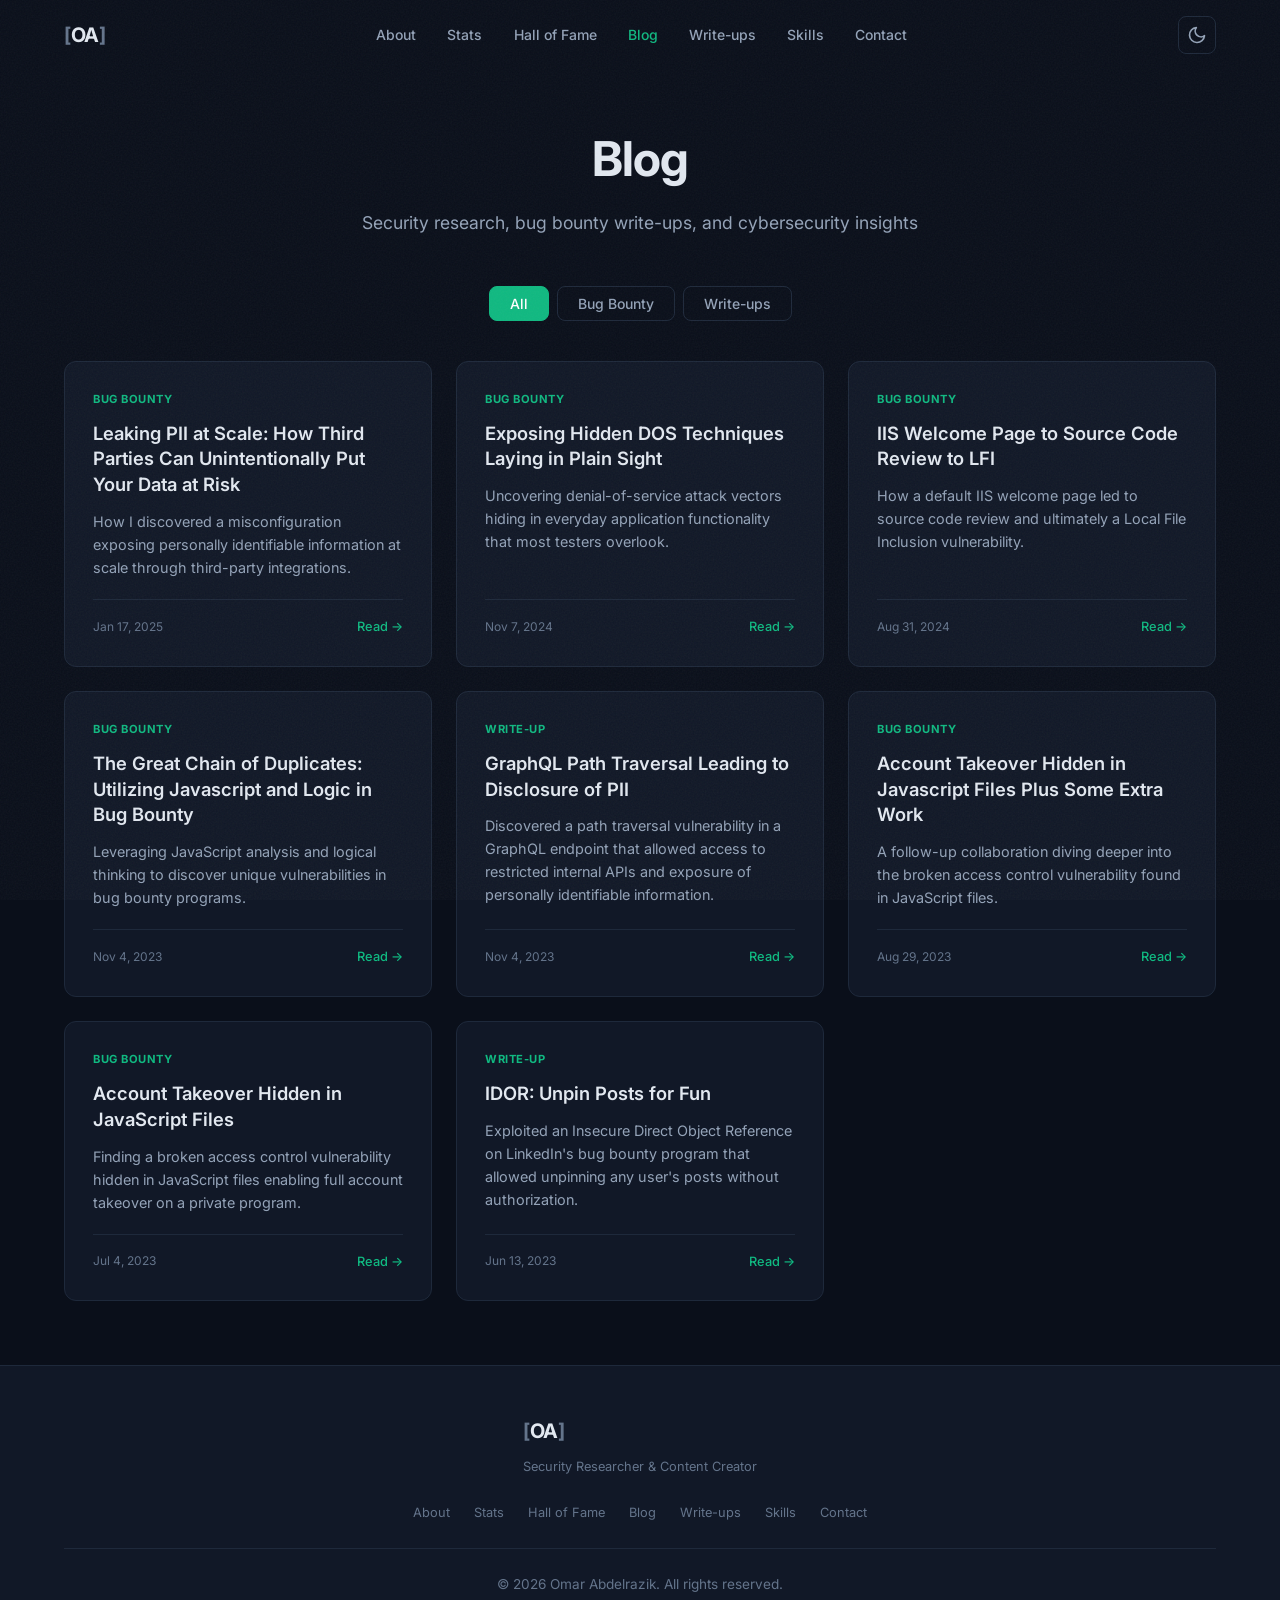
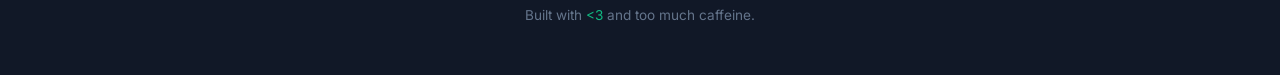
==== blog/index.html @ 6b6e3363 "Personal portfolio site — Omar Abdelrazik Security engineer portfolio with blog system, write-ups, h" ====
<!DOCTYPE html>
<html lang="en" data-theme="dark">
<head>
  <meta charset="UTF-8">
  <meta name="viewport" content="width=device-width, initial-scale=1.0">
  <meta name="description" content="Blog — Omar Abdelrazik. Security research, bug bounty write-ups, and cybersecurity insights.">
  <title>Blog — Omar Abdelrazik</title>

  <link rel="icon" href="../favicon.ico" type="image/x-icon">
  <link rel="preconnect" href="https://fonts.googleapis.com">
  <link rel="preconnect" href="https://fonts.gstatic.com" crossorigin>
  <link href="https://fonts.googleapis.com/css2?family=Inter:wght@300;400;500;600;700&display=swap" rel="stylesheet">

  <link rel="stylesheet" href="../css/style.css">
  <link rel="stylesheet" href="../css/animations.css">
  <link rel="stylesheet" href="../css/blog.css">
</head>
<body>

  <!-- ===================== NAVIGATION ===================== -->
  <header class="nav-header scrolled" id="nav-header">
    <nav class="nav" aria-label="Primary navigation">
      <a href="../" class="nav__logo" aria-label="Home">
        <span class="nav__logo-bracket">[</span><span class="nav__logo-text">OA</span><span class="nav__logo-bracket">]</span>
      </a>

      <button class="nav__toggle" id="nav-toggle" aria-label="Toggle navigation menu" aria-expanded="false">
        <span class="nav__toggle-bar"></span>
        <span class="nav__toggle-bar"></span>
        <span class="nav__toggle-bar"></span>
      </button>

      <ul class="nav__menu" id="nav-menu" role="menubar">
        <li role="none"><a href="../#about" class="nav__link" role="menuitem">About</a></li>
        <li role="none"><a href="../#stats" class="nav__link" role="menuitem">Stats</a></li>
        <li role="none"><a href="../#hall-of-fame" class="nav__link" role="menuitem">Hall of Fame</a></li>
        <li role="none"><a href="./" class="nav__link active" role="menuitem">Blog</a></li>
        <li role="none"><a href="../#writeups" class="nav__link" role="menuitem">Write-ups</a></li>
        <li role="none"><a href="../#skills" class="nav__link" role="menuitem">Skills</a></li>
        <li role="none"><a href="../#contact" class="nav__link" role="menuitem">Contact</a></li>
      </ul>

      <button class="theme-toggle" id="theme-toggle" aria-label="Toggle light/dark theme">
        <svg class="theme-toggle__icon theme-toggle__icon--moon" xmlns="http://www.w3.org/2000/svg" width="20" height="20" viewBox="0 0 24 24" fill="none" stroke="currentColor" stroke-width="2" stroke-linecap="round" stroke-linejoin="round"><path d="M21 12.79A9 9 0 1 1 11.21 3 7 7 0 0 0 21 12.79z"/></svg>
        <svg class="theme-toggle__icon theme-toggle__icon--sun" xmlns="http://www.w3.org/2000/svg" width="20" height="20" viewBox="0 0 24 24" fill="none" stroke="currentColor" stroke-width="2" stroke-linecap="round" stroke-linejoin="round"><circle cx="12" cy="12" r="5"/><line x1="12" y1="1" x2="12" y2="3"/><line x1="12" y1="21" x2="12" y2="23"/><line x1="4.22" y1="4.22" x2="5.64" y2="5.64"/><line x1="18.36" y1="18.36" x2="19.78" y2="19.78"/><line x1="1" y1="12" x2="3" y2="12"/><line x1="21" y1="12" x2="23" y2="12"/><line x1="4.22" y1="19.78" x2="5.64" y2="18.36"/><line x1="18.36" y1="5.64" x2="19.78" y2="4.22"/></svg>
      </button>
    </nav>
  </header>

  <!-- ===================== BLOG LISTING ===================== -->
  <main class="blog-page">
    <div class="container">
      <div class="blog-page__header">
        <h1 class="blog-page__title">Blog</h1>
        <p class="blog-page__subtitle">Security research, bug bounty write-ups, and cybersecurity insights</p>
      </div>

      <!-- Filters -->
      <div class="blog-filters" id="blog-filters">
        <button class="blog-filter blog-filter--active" data-filter="all">All</button>
        <button class="blog-filter" data-filter="Bug Bounty">Bug Bounty</button>
        <button class="blog-filter" data-filter="Write-up">Write-ups</button>
      </div>

      <!-- Posts Grid -->
      <div class="blog-grid" id="blog-grid">
        <!-- Posts injected by JS -->
      </div>

      <div class="blog-empty" id="blog-empty" style="display:none;">
        <p>No posts found for this category.</p>
      </div>
    </div>
  </main>

  <!-- ===================== FOOTER ===================== -->
  <footer class="footer">
    <div class="container">
      <div class="footer__content">
        <div class="footer__brand">
          <a href="../" class="nav__logo" aria-label="Home">
            <span class="nav__logo-bracket">[</span><span class="nav__logo-text">OA</span><span class="nav__logo-bracket">]</span>
          </a>
          <p class="footer__tagline">Security Researcher & Content Creator</p>
        </div>
        <div class="footer__links">
          <a href="../#about">About</a>
          <a href="../#stats">Stats</a>
          <a href="../#hall-of-fame">Hall of Fame</a>
          <a href="./">Blog</a>
          <a href="../#writeups">Write-ups</a>
          <a href="../#skills">Skills</a>
          <a href="../#contact">Contact</a>
        </div>
        <div class="footer__bottom">
          <p>&copy; <span id="current-year"></span> Omar Abdelrazik. All rights reserved.</p>
          <p class="footer__built">Built with <span class="footer__heart" aria-label="passion">&lt;3</span> and too much caffeine.</p>
        </div>
      </div>
    </div>
  </footer>

  <script src="../js/main.js"></script>
  <script src="../js/blog.js"></script>
</body>
</html>
---- css/style.css ----
/* ============================================
   CSS VARIABLES & THEME
   ============================================ */
:root {
  /* Light Theme (default) */
  --bg-primary: #f9fafb;
  --bg-secondary: #f1f5f9;
  --bg-tertiary: #e8edf3;
  --bg-card: #ffffff;
  --bg-card-hover: #ffffff;

  --text-primary: #111827;
  --text-secondary: #4b5563;
  --text-muted: #9ca3af;

  --accent-primary: #2563eb;
  --accent-secondary: #3b82f6;
  --accent-tertiary: #7c3aed;

  --border-color: #e5e7eb;
  --border-hover: #2563eb;

  --severity-critical: #dc2626;
  --severity-high: #ea580c;
  --severity-medium: #ca8a04;
  --severity-low: #2563eb;

  --nav-height: 70px;
  --container-max: 1200px;
  --border-radius: 12px;
  --border-radius-sm: 8px;
  --border-radius-lg: 16px;

  --transition-fast: 0.2s ease;
  --transition-base: 0.3s ease;
  --transition-slow: 0.5s ease;

  --shadow-sm: 0 1px 2px rgba(0, 0, 0, 0.05);
  --shadow-md: 0 4px 6px rgba(0, 0, 0, 0.07);
  --shadow-lg: 0 10px 15px rgba(0, 0, 0, 0.1);

  --font-body: 'Inter', -apple-system, BlinkMacSystemFont, 'Segoe UI', sans-serif;
  --font-mono: 'SFMono-Regular', Consolas, 'Liberation Mono', Menlo, monospace;
}

/* Dark Theme — dark navy with emerald accent */
[data-theme="dark"] {
  --bg-primary: #0a0f1a;
  --bg-secondary: #111827;
  --bg-tertiary: #1e293b;
  --bg-card: #111827;
  --bg-card-hover: #1a2332;

  --text-primary: #e2e8f0;
  --text-secondary: #94a3b8;
  --text-muted: #64748b;

  --accent-primary: #10b981;
  --accent-secondary: #34d399;
  --accent-tertiary: #06b6d4;

  --border-color: #1e293b;
  --border-hover: #10b981;

  --shadow-sm: 0 1px 2px rgba(0, 0, 0, 0.3);
  --shadow-md: 0 4px 6px rgba(0, 0, 0, 0.4);
  --shadow-lg: 0 10px 15px rgba(0, 0, 0, 0.5);
}

/* ============================================
   RESET & BASE
   ============================================ */
*,
*::before,
*::after {
  margin: 0;
  padding: 0;
  box-sizing: border-box;
}

html {
  scroll-behavior: smooth;
  scroll-padding-top: var(--nav-height);
  font-size: 16px;
}

body {
  font-family: var(--font-body);
  background-color: var(--bg-primary);
  color: var(--text-primary);
  line-height: 1.7;
  overflow-x: hidden;
  -webkit-font-smoothing: antialiased;
  -moz-osx-font-smoothing: grayscale;
}

/* SVG noise grain texture overlay */
body::before {
  content: '';
  position: fixed;
  top: 0;
  left: 0;
  width: 100%;
  height: 100%;
  pointer-events: none;
  z-index: 9999;
  opacity: 0.03;
  background-image: url("data:image/svg+xml,%3Csvg viewBox='0 0 256 256' xmlns='http://www.w3.org/2000/svg'%3E%3Cfilter id='noise'%3E%3CfeTurbulence type='fractalNoise' baseFrequency='0.65' numOctaves='3' stitchTiles='stitch'/%3E%3C/filter%3E%3Crect width='100%25' height='100%25' filter='url(%23noise)'/%3E%3C/svg%3E");
  background-repeat: repeat;
  background-size: 256px 256px;
}

[data-theme="dark"] body::before {
  opacity: 0.05;
}

::selection {
  background: var(--accent-primary);
  color: #ffffff;
}

img {
  max-width: 100%;
  display: block;
}

a {
  color: var(--accent-primary);
  text-decoration: none;
  transition: color var(--transition-fast);
}

a:hover {
  color: var(--accent-secondary);
}

strong {
  color: var(--text-primary);
  font-weight: 700;
}

/* ============================================
   LAYOUT
   ============================================ */
.container {
  max-width: var(--container-max);
  margin: 0 auto;
  padding: 0 1.5rem;
}

.section {
  padding: 6rem 0;
  position: relative;
  overflow: hidden;
}

.section::before {
  content: '';
  position: absolute;
  top: 0;
  left: 0;
  right: 0;
  height: 1px;
  background: linear-gradient(90deg, transparent, var(--border-color), transparent);
}

.section__header {
  text-align: center;
  margin-bottom: 3.5rem;
}

.section__label {
  display: inline-block;
  margin-bottom: 1rem;
  font-size: 0.8rem;
  font-weight: 600;
  text-transform: uppercase;
  letter-spacing: 0.1em;
  color: var(--accent-primary);
}

.section__title {
  font-size: clamp(2rem, 5vw, 3rem);
  font-weight: 700;
  letter-spacing: -0.02em;
  margin-bottom: 0.75rem;
}

.section__subtitle {
  color: var(--text-secondary);
  font-size: 1.1rem;
  max-width: 600px;
  margin: 0 auto;
}

/* ============================================
   NAVIGATION
   ============================================ */
.nav-header {
  position: fixed;
  top: 0;
  left: 0;
  right: 0;
  z-index: 1000;
  height: var(--nav-height);
  transition: all var(--transition-base);
  background: transparent;
}

.nav-header.scrolled {
  background: var(--bg-primary);
  border-bottom: 1px solid var(--border-color);
  box-shadow: var(--shadow-sm);
}

.nav {
  display: flex;
  align-items: center;
  justify-content: space-between;
  height: 100%;
  max-width: var(--container-max);
  margin: 0 auto;
  padding: 0 1.5rem;
}

.nav__logo {
  font-size: 1.25rem;
  font-weight: 700;
  color: var(--text-primary);
  display: flex;
  align-items: center;
  gap: 0;
  z-index: 1001;
  letter-spacing: -0.02em;
}

.nav__logo:hover {
  color: var(--text-primary);
}

.nav__logo-bracket {
  color: var(--text-muted);
  transition: color var(--transition-fast);
}

.nav__logo:hover .nav__logo-bracket {
  color: var(--accent-primary);
}

.nav__logo-text {
  color: var(--text-primary);
}

.nav__menu {
  display: flex;
  align-items: center;
  gap: 0.25rem;
  list-style: none;
}

.nav__link {
  font-size: 0.875rem;
  font-weight: 500;
  color: var(--text-secondary);
  padding: 0.5rem 0.85rem;
  border-radius: var(--border-radius-sm);
  transition: all var(--transition-fast);
  position: relative;
}

.nav__link:hover,
.nav__link.active {
  color: var(--accent-primary);
}

.nav__toggle {
  display: none;
  flex-direction: column;
  gap: 5px;
  background: none;
  border: none;
  cursor: pointer;
  padding: 0.5rem;
  z-index: 1001;
}

.nav__toggle-bar {
  width: 24px;
  height: 2px;
  background: var(--text-primary);
  border-radius: 2px;
  transition: all var(--transition-base);
}

.nav__toggle.active .nav__toggle-bar:nth-child(1) {
  transform: rotate(45deg) translate(5px, 5px);
}

.nav__toggle.active .nav__toggle-bar:nth-child(2) {
  opacity: 0;
}

.nav__toggle.active .nav__toggle-bar:nth-child(3) {
  transform: rotate(-45deg) translate(5px, -5px);
}

/* Theme Toggle */
.theme-toggle {
  background: none;
  border: 1px solid var(--border-color);
  border-radius: var(--border-radius-sm);
  padding: 0.5rem;
  cursor: pointer;
  color: var(--text-secondary);
  transition: all var(--transition-fast);
  display: flex;
  align-items: center;
  justify-content: center;
  z-index: 1001;
}

.theme-toggle:hover {
  color: var(--accent-primary);
  border-color: var(--border-hover);
}

.theme-toggle__icon--sun {
  display: none;
}

[data-theme="light"] .theme-toggle__icon--sun {
  display: block;
}

[data-theme="light"] .theme-toggle__icon--moon {
  display: none;
}

[data-theme="dark"] .theme-toggle__icon--sun {
  display: none;
}

[data-theme="dark"] .theme-toggle__icon--moon {
  display: block;
}

/* ============================================
   HERO
   ============================================ */
.hero {
  min-height: 100vh;
  display: flex;
  align-items: center;
  justify-content: center;
  position: relative;
  padding: 2rem 1.5rem;
  overflow: hidden;
}

.hero::before {
  content: '';
  position: absolute;
  top: -40%;
  left: -20%;
  width: 60%;
  height: 80%;
  background: radial-gradient(ellipse, rgba(37, 99, 235, 0.08), transparent 70%);
  pointer-events: none;
  z-index: 0;
}

.hero::after {
  content: '';
  position: absolute;
  bottom: -30%;
  right: -15%;
  width: 50%;
  height: 70%;
  background: radial-gradient(ellipse, rgba(124, 58, 237, 0.06), transparent 70%);
  pointer-events: none;
  z-index: 0;
}

[data-theme="dark"] .hero::before {
  background: radial-gradient(ellipse, rgba(16, 185, 129, 0.1), transparent 70%);
}

[data-theme="dark"] .hero::after {
  background: radial-gradient(ellipse, rgba(6, 182, 212, 0.07), transparent 70%);
}

.hero__spotlight {
  position: absolute;
  inset: 0;
  pointer-events: none;
  z-index: 0;
  opacity: 0;
  transition: opacity 0.4s ease;
  background: radial-gradient(
    600px circle at var(--spotlight-x, 50%) var(--spotlight-y, 50%),
    rgba(37, 99, 235, 0.06),
    transparent 60%
  );
}

[data-theme="dark"] .hero__spotlight {
  background: radial-gradient(
    600px circle at var(--spotlight-x, 50%) var(--spotlight-y, 50%),
    rgba(16, 185, 129, 0.08),
    transparent 60%
  );
}

.hero__content {
  text-align: center;
  max-width: 800px;
  position: relative;
  z-index: 1;
}

.hero__name {
  font-size: clamp(3rem, 9vw, 5.5rem);
  font-weight: 700;
  letter-spacing: -0.03em;
  line-height: 1.05;
  margin-bottom: 0.5rem;
  opacity: 0;
  animation: fadeInUp 0.6s ease 0.3s forwards;
}

.hero__handle {
  font-family: var(--font-mono);
  font-size: clamp(0.9rem, 2vw, 1.1rem);
  color: var(--accent-primary);
  font-weight: 500;
  letter-spacing: 0.02em;
  margin-bottom: 1.25rem;
  opacity: 0;
  animation: fadeInUp 0.6s ease 0.5s forwards;
}

.hero__role {
  font-size: clamp(1rem, 2.5vw, 1.15rem);
  color: var(--text-secondary);
  font-weight: 500;
  margin-bottom: 1.5rem;
  opacity: 0;
  animation: fadeInUp 0.6s ease 0.7s forwards;
}

.hero__tagline {
  font-size: 1.1rem;
  color: var(--text-muted);
  max-width: 560px;
  margin: 0 auto 2.5rem;
  opacity: 0;
  animation: fadeInUp 0.6s ease 0.9s forwards;
}

.hero__cta {
  display: flex;
  gap: 1rem;
  justify-content: center;
  flex-wrap: wrap;
  opacity: 0;
  animation: fadeInUp 0.6s ease 1.1s forwards;
}

/* ============================================
   BUTTONS
   ============================================ */
.btn {
  display: inline-flex;
  align-items: center;
  gap: 0.5rem;
  padding: 0.75rem 1.5rem;
  border-radius: var(--border-radius-sm);
  font-family: var(--font-body);
  font-size: 0.875rem;
  font-weight: 600;
  border: none;
  cursor: pointer;
  transition: all var(--transition-base);
  text-decoration: none;
}

.btn--primary {
  background: var(--accent-primary);
  color: #ffffff;
}

.btn--primary:hover {
  background: var(--accent-secondary);
  color: #ffffff;
  transform: translateY(-2px);
  box-shadow: 0 4px 12px var(--btn-glow, rgba(37, 99, 235, 0.3));
}

[data-theme="dark"] .btn--primary:hover {
  --btn-glow: rgba(16, 185, 129, 0.3);
}

.btn--secondary {
  background: var(--bg-secondary);
  color: var(--accent-primary);
  border: 1px solid var(--border-color);
}

.btn--secondary:hover {
  border-color: var(--accent-primary);
  color: var(--accent-primary);
  transform: translateY(-2px);
  box-shadow: var(--shadow-md);
}

.btn--outline {
  background: transparent;
  color: var(--text-secondary);
  border: 1px solid var(--border-color);
}

.btn--outline:hover {
  border-color: var(--accent-primary);
  color: var(--accent-primary);
  transform: translateY(-2px);
}

.btn--full {
  width: 100%;
  justify-content: center;
}

/* ============================================
   ABOUT
   ============================================ */
.about__grid {
  display: grid;
  grid-template-columns: 1.2fr 0.8fr;
  gap: 3rem;
  align-items: start;
}

.about__text p {
  margin-bottom: 1.25rem;
  color: var(--text-secondary);
  font-size: 1.05rem;
}

.about__quickref {
  margin-top: 1.5rem;
}

.quickref-card {
  background: var(--bg-secondary);
  border: 1px solid var(--border-color);
  border-radius: var(--border-radius);
  padding: 1.5rem;
}

.quickref-list {
  display: flex;
  flex-direction: column;
  gap: 0.75rem;
}

.quickref-item {
  display: flex;
  gap: 1rem;
  align-items: baseline;
}

.quickref-item dt {
  font-size: 0.8rem;
  font-weight: 600;
  color: var(--text-muted);
  text-transform: uppercase;
  letter-spacing: 0.05em;
  min-width: 100px;
  flex-shrink: 0;
}

.quickref-item dd {
  font-size: 0.95rem;
  color: var(--text-primary);
  font-weight: 500;
}

.about__links {
  display: flex;
  flex-direction: column;
  gap: 1rem;
}

.about__link-card {
  display: flex;
  align-items: center;
  gap: 1rem;
  padding: 1.25rem;
  background: var(--bg-card);
  border: 1px solid var(--border-color);
  border-radius: var(--border-radius);
  transition: all var(--transition-base);
  color: var(--text-primary);
}

.about__link-card:hover {
  border-color: var(--accent-primary);
  box-shadow: var(--shadow-md);
  color: var(--text-primary);
}

.about__link-card svg {
  flex-shrink: 0;
  color: var(--accent-primary);
}

.about__link-card div {
  display: flex;
  flex-direction: column;
}

.about__link-card strong {
  color: var(--text-primary);
  font-size: 0.95rem;
}

.about__link-card span {
  color: var(--text-muted);
  font-size: 0.8rem;
}

/* ============================================
   STATS
   ============================================ */
.stats {
  background: var(--bg-secondary);
}

.stats__grid {
  display: grid;
  grid-template-columns: repeat(3, 1fr);
  gap: 1.5rem;
}

.stats__card {
  text-align: center;
  padding: 2rem 1.5rem;
  background: var(--bg-card);
  border: 1px solid var(--border-color);
  border-radius: var(--border-radius);
  transition: all var(--transition-base);
}

.stats__card:hover {
  border-color: var(--border-hover);
  transform: translateY(-4px);
  box-shadow: var(--shadow-md), 0 0 20px var(--card-glow, rgba(37, 99, 235, 0.08));
}

[data-theme="dark"] .stats__card:hover {
  --card-glow: rgba(16, 185, 129, 0.1);
}

.stats__icon {
  display: flex;
  justify-content: center;
  margin-bottom: 1rem;
  color: var(--accent-primary);
}

.stats__number {
  display: block;
  font-size: 2.5rem;
  font-weight: 700;
  color: var(--text-primary);
  margin-bottom: 0.25rem;
}

.stats__label {
  display: block;
  font-size: 0.85rem;
  color: var(--text-muted);
}

/* ============================================
   HALL OF FAME
   ============================================ */
.hall-of-fame__grid {
  display: grid;
  grid-template-columns: repeat(auto-fill, minmax(180px, 1fr));
  gap: 1.5rem;
}

.hall-of-fame__card {
  text-align: center;
  padding: 2rem 1rem;
  background: var(--bg-card);
  border: 1px solid var(--border-color);
  border-radius: var(--border-radius);
  transition: all var(--transition-base);
}

.hall-of-fame__card:hover {
  border-color: var(--border-hover);
  transform: translateY(-4px);
  box-shadow: var(--shadow-md), 0 0 20px var(--card-glow, rgba(37, 99, 235, 0.08));
}

[data-theme="dark"] .hall-of-fame__card:hover {
  --card-glow: rgba(16, 185, 129, 0.1);
}

.hall-of-fame__logo {
  display: flex;
  justify-content: center;
  margin-bottom: 1rem;
  color: var(--text-muted);
  transition: color var(--transition-base);
}

.hall-of-fame__card:hover .hall-of-fame__logo {
  color: var(--accent-primary);
}

.hall-of-fame__name {
  font-size: 1.1rem;
  font-weight: 600;
  margin-bottom: 0.5rem;
}

.hall-of-fame__desc {
  font-size: 0.78rem;
  color: var(--text-muted);
  line-height: 1.5;
}

/* ============================================
   CONTENT / BLOG CARDS
   ============================================ */
.content__tabs {
  display: flex;
  justify-content: center;
  gap: 0.5rem;
  margin-bottom: 2.5rem;
}

.content__tab {
  font-size: 0.875rem;
  font-weight: 500;
  padding: 0.6rem 1.5rem;
  border: 1px solid var(--border-color);
  border-radius: var(--border-radius-sm);
  background: transparent;
  color: var(--text-secondary);
  cursor: pointer;
  transition: all var(--transition-fast);
}

.content__tab:hover {
  border-color: var(--accent-primary);
  color: var(--accent-primary);
}

.content__tab--active {
  background: var(--accent-primary);
  color: #ffffff;
  border-color: var(--accent-primary);
}

.content__tab--active:hover {
  color: #ffffff;
}

.content__panel {
  display: none;
  grid-template-columns: repeat(3, 1fr);
  gap: 1.5rem;
}

.content__panel--active {
  display: grid;
}

.content-card {
  background: var(--bg-card);
  border: 1px solid var(--border-color);
  border-radius: var(--border-radius);
  overflow: hidden;
  transition: all var(--transition-base);
}

.content-card:hover {
  border-color: var(--border-hover);
  transform: translateY(-4px);
  box-shadow: var(--shadow-md), 0 0 20px var(--card-glow, rgba(37, 99, 235, 0.08));
}

[data-theme="dark"] .content-card:hover {
  --card-glow: rgba(16, 185, 129, 0.1);
}

.content-card__thumbnail {
  position: relative;
  aspect-ratio: 16/9;
  overflow: hidden;
}

.content-card__placeholder {
  width: 100%;
  height: 100%;
  display: flex;
  align-items: center;
  justify-content: center;
  background: var(--bg-secondary);
  color: var(--accent-primary);
  transition: all var(--transition-base);
}

.content-card__placeholder--blog {
  background: var(--bg-tertiary);
  color: var(--accent-secondary);
}

.content-card:hover .content-card__placeholder {
  transform: scale(1.02);
}

.content-card__badge {
  position: absolute;
  top: 0.75rem;
  right: 0.75rem;
  font-size: 0.7rem;
  font-weight: 700;
  padding: 0.25rem 0.6rem;
  background: var(--accent-primary);
  color: #ffffff;
  border-radius: 4px;
  text-transform: uppercase;
  letter-spacing: 0.05em;
}

.content-card__badge--blog {
  background: var(--accent-secondary);
}

.content-card__body {
  padding: 1.25rem;
}

.content-card__date {
  font-size: 0.75rem;
  color: var(--text-muted);
}

.content-card__title {
  font-size: 1.05rem;
  font-weight: 600;
  margin: 0.5rem 0;
  line-height: 1.4;
}

.content-card__excerpt {
  font-size: 0.875rem;
  color: var(--text-secondary);
  margin-bottom: 1rem;
  line-height: 1.6;
}

.content-card__link {
  font-size: 0.8rem;
  color: var(--accent-primary);
  font-weight: 500;
  transition: color var(--transition-fast);
}

.content-card:hover .content-card__link {
  color: var(--accent-secondary);
}

/* ============================================
   WRITE-UPS
   ============================================ */
.writeups {
  background: var(--bg-secondary);
}

.writeups__grid {
  display: grid;
  grid-template-columns: repeat(2, 1fr);
  gap: 1.5rem;
}

.writeup-card {
  background: var(--bg-card);
  border: 1px solid var(--border-color);
  border-radius: var(--border-radius);
  padding: 1.75rem;
  transition: all var(--transition-base);
}

.writeup-card:hover {
  border-color: var(--border-hover);
  transform: translateY(-4px);
  box-shadow: var(--shadow-md);
}

.writeup-card__header {
  display: flex;
  align-items: center;
  gap: 0.75rem;
  margin-bottom: 1rem;
}

.writeup-card__severity {
  font-family: var(--font-mono);
  font-size: 0.7rem;
  font-weight: 700;
  padding: 0.2rem 0.6rem;
  border-radius: 4px;
  text-transform: uppercase;
  letter-spacing: 0.05em;
}

.writeup-card__severity--critical {
  background: #fef2f2;
  color: var(--severity-critical);
  border: 1px solid #fecaca;
}

.writeup-card__severity--high {
  background: #fff7ed;
  color: var(--severity-high);
  border: 1px solid #fed7aa;
}

.writeup-card__severity--medium {
  background: #fefce8;
  color: var(--severity-medium);
  border: 1px solid #fde68a;
}

[data-theme="dark"] .writeup-card__severity--critical {
  background: rgba(220, 38, 38, 0.15);
  border-color: rgba(220, 38, 38, 0.3);
}

[data-theme="dark"] .writeup-card__severity--high {
  background: rgba(234, 88, 12, 0.15);
  border-color: rgba(234, 88, 12, 0.3);
}

[data-theme="dark"] .writeup-card__severity--medium {
  background: rgba(202, 138, 4, 0.15);
  border-color: rgba(202, 138, 4, 0.3);
}

.writeup-card__category {
  font-size: 0.75rem;
  color: var(--text-muted);
}

.writeup-card__title {
  font-size: 1.15rem;
  font-weight: 600;
  margin-bottom: 0.75rem;
  line-height: 1.4;
}

.writeup-card__excerpt {
  font-size: 0.9rem;
  color: var(--text-secondary);
  margin-bottom: 1.25rem;
  line-height: 1.6;
}

.writeup-card__tags {
  display: flex;
  flex-wrap: wrap;
  gap: 0.5rem;
  margin-bottom: 1.25rem;
}

.tag {
  font-family: var(--font-mono);
  font-size: 0.7rem;
  padding: 0.2rem 0.6rem;
  border: 1px solid var(--border-color);
  border-radius: 4px;
  color: var(--text-muted);
  transition: all var(--transition-fast);
}

.writeup-card:hover .tag {
  border-color: var(--border-hover);
  color: var(--accent-primary);
}

.writeup-card__footer {
  display: flex;
  justify-content: space-between;
  align-items: center;
  padding-top: 1rem;
  border-top: 1px solid var(--border-color);
}

.writeup-card__date {
  font-size: 0.75rem;
  color: var(--text-muted);
}

.writeup-card__link {
  font-size: 0.8rem;
  color: var(--accent-primary);
  font-weight: 500;
  transition: color var(--transition-fast);
}

.writeup-card:hover .writeup-card__link {
  color: var(--accent-secondary);
}

/* Clickable card anchors */
.content-card__anchor,
.writeups__grid > a {
  text-decoration: none;
  color: inherit;
  display: block;
}

.content-card__anchor:hover,
.writeups__grid > a:hover {
  color: inherit;
}

/* ============================================
   SKILLS
   ============================================ */
.skills__grid {
  display: grid;
  grid-template-columns: 1fr 1fr;
  gap: 2rem;
}

.skills__grid > .skills__category:last-child {
  grid-column: 1 / -1;
}

.skills__category {
  background: var(--bg-card);
  border: 1px solid var(--border-color);
  border-radius: var(--border-radius);
  padding: 2rem;
}

.skills__category-title {
  display: flex;
  align-items: center;
  gap: 0.75rem;
  font-size: 1.1rem;
  font-weight: 600;
  margin-bottom: 1.5rem;
  color: var(--text-primary);
}

.skills__category-title svg {
  color: var(--accent-primary);
}

.skills__bars {
  display: flex;
  flex-direction: column;
  gap: 1.25rem;
}

.skill-bar__info {
  display: flex;
  justify-content: space-between;
  margin-bottom: 0.5rem;
}

.skill-bar__name {
  font-size: 0.875rem;
  color: var(--text-secondary);
}

.skill-bar__value {
  font-size: 0.8rem;
  color: var(--text-muted);
  font-weight: 600;
}

.skill-bar__track {
  height: 6px;
  background: var(--bg-tertiary);
  border-radius: 3px;
  overflow: hidden;
}

.skill-bar__fill {
  height: 100%;
  width: 0;
  background: linear-gradient(90deg, var(--accent-primary), var(--accent-tertiary, var(--accent-secondary)));
  border-radius: 3px;
  transition: width 1.5s ease;
}

.skills__tags {
  display: flex;
  flex-wrap: wrap;
  gap: 0.6rem;
}

.skill-tag {
  font-size: 0.8rem;
  padding: 0.4rem 0.85rem;
  border: 1px solid var(--border-color);
  border-radius: var(--border-radius-sm);
  color: var(--text-secondary);
  background: var(--bg-secondary);
  transition: all var(--transition-fast);
  cursor: default;
}

.skill-tag:hover {
  border-color: var(--accent-primary);
  color: var(--accent-primary);
}

/* ============================================
   CONTACT
   ============================================ */
.contact__grid {
  display: grid;
  grid-template-columns: 1.2fr 0.8fr;
  gap: 3rem;
  align-items: start;
}

.contact__form {
  display: flex;
  flex-direction: column;
  gap: 1.25rem;
}

.form-group {
  display: flex;
  flex-direction: column;
  gap: 0.5rem;
}

.form-label {
  font-size: 0.8rem;
  font-weight: 600;
  color: var(--text-secondary);
}

.form-input {
  padding: 0.85rem 1rem;
  background: var(--bg-secondary);
  border: 1px solid var(--border-color);
  border-radius: var(--border-radius-sm);
  color: var(--text-primary);
  font-family: var(--font-body);
  font-size: 0.95rem;
  transition: all var(--transition-fast);
  outline: none;
}

.form-input:focus {
  border-color: var(--accent-primary);
  box-shadow: 0 0 0 3px rgba(37, 99, 235, 0.15);
}

.form-input::placeholder {
  color: var(--text-muted);
}

.form-textarea {
  resize: vertical;
  min-height: 120px;
}

.form-status {
  font-size: 0.85rem;
  text-align: center;
  padding: 0.5rem;
  border-radius: var(--border-radius-sm);
  display: none;
}

.form-status.success {
  display: block;
  color: #059669;
  background: #ecfdf5;
  border: 1px solid #a7f3d0;
}

.form-status.error {
  display: block;
  color: var(--severity-critical);
  background: #fef2f2;
  border: 1px solid #fecaca;
}

[data-theme="dark"] .form-status.success {
  background: rgba(5, 150, 105, 0.15);
  border-color: rgba(5, 150, 105, 0.3);
}

[data-theme="dark"] .form-status.error {
  background: rgba(220, 38, 38, 0.15);
  border-color: rgba(220, 38, 38, 0.3);
}

.contact__info {
  display: flex;
  flex-direction: column;
  gap: 1.5rem;
}

.contact__info-card {
  background: var(--bg-card);
  border: 1px solid var(--border-color);
  border-radius: var(--border-radius);
  padding: 1.5rem;
}

.contact__info-card h3 {
  font-size: 1.15rem;
  margin-bottom: 0.75rem;
  color: var(--text-primary);
}

.contact__info-card p {
  color: var(--text-secondary);
  font-size: 0.95rem;
  line-height: 1.7;
}

.contact__socials {
  display: flex;
  gap: 0.75rem;
}

.contact__social {
  display: flex;
  align-items: center;
  justify-content: center;
  width: 48px;
  height: 48px;
  border: 1px solid var(--border-color);
  border-radius: var(--border-radius-sm);
  color: var(--text-secondary);
  transition: all var(--transition-base);
}

.contact__social:hover {
  border-color: var(--accent-primary);
  color: var(--accent-primary);
  transform: translateY(-3px);
  box-shadow: var(--shadow-sm);
}

/* ============================================
   FOOTER
   ============================================ */
.footer {
  background: var(--bg-secondary);
  border-top: 1px solid var(--border-color);
  padding: 3rem 0;
  position: relative;
}

.footer__content {
  display: flex;
  flex-direction: column;
  align-items: center;
  gap: 1.5rem;
}

.footer__tagline {
  font-size: 0.8rem;
  color: var(--text-muted);
  margin-top: 0.5rem;
}

.footer__links {
  display: flex;
  flex-wrap: wrap;
  gap: 1.5rem;
  justify-content: center;
}

.footer__links a {
  font-size: 0.8rem;
  color: var(--text-muted);
  transition: color var(--transition-fast);
}

.footer__links a:hover {
  color: var(--accent-primary);
}

.footer__bottom {
  text-align: center;
  padding-top: 1.5rem;
  border-top: 1px solid var(--border-color);
  width: 100%;
}

.footer__bottom p {
  font-size: 0.85rem;
  color: var(--text-muted);
}

.footer__built {
  margin-top: 0.5rem;
}

.footer__heart {
  color: var(--accent-primary);
}

/* ============================================
   RESPONSIVE
   ============================================ */

/* Tablet */
@media (max-width: 1024px) {
  .hall-of-fame__grid {
    grid-template-columns: repeat(3, 1fr);
  }

  .stats__grid {
    grid-template-columns: repeat(2, 1fr);
  }

  .content__panel {
    grid-template-columns: repeat(2, 1fr);
  }

  .skills__grid {
    grid-template-columns: 1fr;
  }

  .skills__grid > .skills__category:last-child {
    grid-column: auto;
  }
}

@media (max-width: 768px) {
  .nav__toggle {
    display: flex;
  }

  .nav__menu {
    position: fixed;
    top: 0;
    left: 0;
    right: 0;
    bottom: 0;
    background: var(--bg-primary);
    flex-direction: column;
    justify-content: center;
    align-items: center;
    gap: 0.5rem;
    opacity: 0;
    visibility: hidden;
    transition: all var(--transition-base);
    z-index: 1000;
  }

  .nav__menu.active {
    opacity: 1;
    visibility: visible;
  }

  .nav__link {
    font-size: 1.1rem;
    padding: 0.75rem 1.5rem;
  }

  .about__grid {
    grid-template-columns: 1fr;
  }

  .contact__grid {
    grid-template-columns: 1fr;
  }

  .hall-of-fame__grid {
    grid-template-columns: repeat(2, 1fr);
  }

  .writeups__grid {
    grid-template-columns: 1fr;
  }

  .content__panel {
    grid-template-columns: 1fr;
  }

  .section {
    padding: 4rem 0;
  }

  .hero__cta {
    flex-direction: column;
    align-items: center;
  }

  .hero__cta .btn {
    width: 220px;
    justify-content: center;
  }
}

@media (max-width: 480px) {
  .hall-of-fame__grid {
    grid-template-columns: repeat(2, 1fr);
  }

  .stats__grid {
    grid-template-columns: 1fr;
  }

  .stats__number {
    font-size: 2rem;
  }

  .hero__name {
    font-size: 2.5rem;
  }

  .contact__socials {
    flex-wrap: wrap;
  }

  .quickref-item {
    flex-direction: column;
    gap: 0.25rem;
  }

  .quickref-item dt {
    min-width: auto;
  }
}
---- css/animations.css ----
/* ============================================
   ANIMATIONS & EFFECTS
   ============================================ */

/* ---- Keyframes ---- */

@keyframes fadeIn {
  from { opacity: 0; }
  to { opacity: 1; }
}

@keyframes fadeInUp {
  from {
    opacity: 0;
    transform: translateY(20px);
  }
  to {
    opacity: 1;
    transform: translateY(0);
  }
}

@keyframes fadeInLeft {
  from {
    opacity: 0;
    transform: translateX(-20px);
  }
  to {
    opacity: 1;
    transform: translateX(0);
  }
}

@keyframes fadeInRight {
  from {
    opacity: 0;
    transform: translateX(20px);
  }
  to {
    opacity: 1;
    transform: translateX(0);
  }
}

/* ---- Reveal on Scroll ---- */

.reveal {
  opacity: 0;
  transform: translateY(20px);
  transition: opacity 0.8s ease, transform 0.8s ease;
}

.reveal.active {
  opacity: 1;
  transform: translateY(0);
}

.reveal:nth-child(2) { transition-delay: 0.1s; }
.reveal:nth-child(3) { transition-delay: 0.2s; }
.reveal:nth-child(4) { transition-delay: 0.3s; }
.reveal:nth-child(5) { transition-delay: 0.4s; }

/* ---- Skill bar animation ---- */

.skill-bar__fill.animate {
  width: var(--fill-width) !important;
}

/* ---- Stagger children reveal ---- */

.hall-of-fame__grid .hall-of-fame__card.reveal:nth-child(1) { transition-delay: 0.05s; }
.hall-of-fame__grid .hall-of-fame__card.reveal:nth-child(2) { transition-delay: 0.1s; }
.hall-of-fame__grid .hall-of-fame__card.reveal:nth-child(3) { transition-delay: 0.15s; }
.hall-of-fame__grid .hall-of-fame__card.reveal:nth-child(4) { transition-delay: 0.2s; }
.hall-of-fame__grid .hall-of-fame__card.reveal:nth-child(5) { transition-delay: 0.25s; }
.hall-of-fame__grid .hall-of-fame__card.reveal:nth-child(6) { transition-delay: 0.3s; }
.hall-of-fame__grid .hall-of-fame__card.reveal:nth-child(7) { transition-delay: 0.35s; }
.hall-of-fame__grid .hall-of-fame__card.reveal:nth-child(8) { transition-delay: 0.4s; }
.hall-of-fame__grid .hall-of-fame__card.reveal:nth-child(9) { transition-delay: 0.45s; }
.hall-of-fame__grid .hall-of-fame__card.reveal:nth-child(10) { transition-delay: 0.5s; }

.stats__grid .stats__card.reveal:nth-child(1) { transition-delay: 0.05s; }
.stats__grid .stats__card.reveal:nth-child(2) { transition-delay: 0.15s; }
.stats__grid .stats__card.reveal:nth-child(3) { transition-delay: 0.25s; }
.stats__grid .stats__card.reveal:nth-child(4) { transition-delay: 0.35s; }

.skills__tags .skill-tag {
  opacity: 0;
  transform: translateY(10px);
  transition: opacity 0.3s ease, transform 0.3s ease, border-color var(--transition-fast), color var(--transition-fast), background var(--transition-fast);
}

.skills__category.reveal.active .skill-tag {
  opacity: 1;
  transform: translateY(0);
}

.skills__category.reveal.active .skill-tag:nth-child(1) { transition-delay: 0.02s; }
.skills__category.reveal.active .skill-tag:nth-child(2) { transition-delay: 0.04s; }
.skills__category.reveal.active .skill-tag:nth-child(3) { transition-delay: 0.06s; }
.skills__category.reveal.active .skill-tag:nth-child(4) { transition-delay: 0.08s; }
.skills__category.reveal.active .skill-tag:nth-child(5) { transition-delay: 0.10s; }
.skills__category.reveal.active .skill-tag:nth-child(6) { transition-delay: 0.12s; }
.skills__category.reveal.active .skill-tag:nth-child(7) { transition-delay: 0.14s; }
.skills__category.reveal.active .skill-tag:nth-child(8) { transition-delay: 0.16s; }
.skills__category.reveal.active .skill-tag:nth-child(9) { transition-delay: 0.18s; }
.skills__category.reveal.active .skill-tag:nth-child(10) { transition-delay: 0.20s; }
.skills__category.reveal.active .skill-tag:nth-child(11) { transition-delay: 0.22s; }
.skills__category.reveal.active .skill-tag:nth-child(12) { transition-delay: 0.24s; }
.skills__category.reveal.active .skill-tag:nth-child(13) { transition-delay: 0.26s; }
.skills__category.reveal.active .skill-tag:nth-child(14) { transition-delay: 0.28s; }
.skills__category.reveal.active .skill-tag:nth-child(15) { transition-delay: 0.30s; }
.skills__category.reveal.active .skill-tag:nth-child(16) { transition-delay: 0.32s; }
.skills__category.reveal.active .skill-tag:nth-child(17) { transition-delay: 0.34s; }
.skills__category.reveal.active .skill-tag:nth-child(18) { transition-delay: 0.36s; }
.skills__category.reveal.active .skill-tag:nth-child(19) { transition-delay: 0.38s; }
.skills__category.reveal.active .skill-tag:nth-child(20) { transition-delay: 0.40s; }
.skills__category.reveal.active .skill-tag:nth-child(21) { transition-delay: 0.42s; }
.skills__category.reveal.active .skill-tag:nth-child(22) { transition-delay: 0.44s; }

/* ---- Reduced motion ---- */

@media (prefers-reduced-motion: reduce) {
  *,
  *::before,
  *::after {
    animation-duration: 0.01ms !important;
    animation-iteration-count: 1 !important;
    transition-duration: 0.01ms !important;
    scroll-behavior: auto !important;
  }

  .reveal {
    opacity: 1;
    transform: none;
  }
}
---- css/blog.css ----
/* ============================================
   BLOG PAGE
   ============================================ */

.blog-page {
  padding-top: calc(var(--nav-height) + 3rem);
  padding-bottom: 4rem;
  min-height: 80vh;
}

.blog-page__header {
  text-align: center;
  margin-bottom: 3rem;
}

.blog-page__title {
  font-size: clamp(2rem, 5vw, 3rem);
  font-weight: 700;
  letter-spacing: -0.02em;
  margin-bottom: 0.5rem;
}

.blog-page__subtitle {
  color: var(--text-secondary);
  font-size: 1.1rem;
}

/* ---- Filters ---- */
.blog-filters {
  display: flex;
  justify-content: center;
  gap: 0.5rem;
  margin-bottom: 2.5rem;
  flex-wrap: wrap;
}

.blog-filter {
  font-size: 0.875rem;
  font-weight: 500;
  padding: 0.5rem 1.25rem;
  border: 1px solid var(--border-color);
  border-radius: var(--border-radius-sm);
  background: transparent;
  color: var(--text-secondary);
  cursor: pointer;
  transition: all 0.2s ease;
  font-family: var(--font-body);
}

.blog-filter:hover {
  border-color: var(--accent-primary);
  color: var(--accent-primary);
}

.blog-filter--active {
  background: var(--accent-primary);
  color: #ffffff;
  border-color: var(--accent-primary);
}

.blog-filter--active:hover {
  color: #ffffff;
}

/* ---- Blog Grid ---- */
.blog-grid {
  display: grid;
  grid-template-columns: repeat(auto-fill, minmax(340px, 1fr));
  gap: 1.5rem;
}

.blog-card {
  background: var(--bg-card);
  border: 1px solid var(--border-color);
  border-radius: var(--border-radius);
  padding: 1.75rem;
  transition: all 0.3s ease;
  text-decoration: none;
  color: inherit;
  display: flex;
  flex-direction: column;
}

.blog-card:hover {
  border-color: var(--border-hover);
  transform: translateY(-4px);
  box-shadow: var(--shadow-md), 0 0 20px rgba(37, 99, 235, 0.08);
  color: inherit;
}

.blog-card__category {
  display: inline-block;
  font-size: 0.7rem;
  font-weight: 700;
  text-transform: uppercase;
  letter-spacing: 0.05em;
  color: var(--accent-primary);
  margin-bottom: 0.75rem;
}

.blog-card__title {
  font-size: 1.15rem;
  font-weight: 600;
  line-height: 1.4;
  margin-bottom: 0.75rem;
}

.blog-card__excerpt {
  font-size: 0.9rem;
  color: var(--text-secondary);
  line-height: 1.6;
  margin-bottom: 1.25rem;
  flex: 1;
}

.blog-card__meta {
  display: flex;
  justify-content: space-between;
  align-items: center;
  padding-top: 1rem;
  border-top: 1px solid var(--border-color);
}

.blog-card__date {
  font-size: 0.75rem;
  color: var(--text-muted);
}

.blog-card__tags {
  display: flex;
  gap: 0.4rem;
  flex-wrap: wrap;
}

.blog-card__tag {
  font-family: var(--font-mono);
  font-size: 0.65rem;
  padding: 0.15rem 0.5rem;
  border: 1px solid var(--border-color);
  border-radius: 4px;
  color: var(--text-muted);
}

.blog-card:hover .blog-card__tag {
  border-color: var(--border-hover);
  color: var(--accent-primary);
}

.blog-card__link-hint {
  font-size: 0.8rem;
  color: var(--accent-primary);
  font-weight: 500;
}

.blog-card__source {
  font-size: 0.65rem;
  color: var(--text-muted);
  margin-left: 0.5rem;
}

.blog-empty {
  text-align: center;
  padding: 3rem;
  color: var(--text-muted);
}

/* ============================================
   BLOG POST PAGE
   ============================================ */

.blog-post-page {
  padding-top: calc(var(--nav-height) + 2rem);
  padding-bottom: 4rem;
  min-height: 80vh;
}

.blog-back {
  display: inline-flex;
  align-items: center;
  gap: 0.5rem;
  font-size: 0.875rem;
  color: var(--text-secondary);
  margin-bottom: 2rem;
  transition: color 0.2s ease;
}

.blog-back:hover {
  color: var(--accent-primary);
}

/* ---- Article ---- */
.blog-article {
  max-width: 760px;
  margin: 0 auto;
}

.blog-article__header {
  margin-bottom: 2.5rem;
  padding-bottom: 2rem;
  border-bottom: 1px solid var(--border-color);
}

.blog-article__category {
  display: inline-block;
  font-size: 0.75rem;
  font-weight: 700;
  text-transform: uppercase;
  letter-spacing: 0.05em;
  color: var(--accent-primary);
  margin-bottom: 1rem;
}

.blog-article__title {
  font-size: clamp(1.75rem, 4vw, 2.5rem);
  font-weight: 700;
  letter-spacing: -0.02em;
  line-height: 1.2;
  margin-bottom: 1rem;
}

.blog-article__meta {
  display: flex;
  align-items: center;
  gap: 1.5rem;
  color: var(--text-muted);
  font-size: 0.875rem;
}

.blog-article__tags {
  display: flex;
  gap: 0.5rem;
  flex-wrap: wrap;
  margin-top: 1rem;
}

.blog-article__tag {
  font-family: var(--font-mono);
  font-size: 0.7rem;
  padding: 0.2rem 0.6rem;
  border: 1px solid var(--border-color);
  border-radius: 4px;
  color: var(--text-muted);
}

.blog-article__loading {
  color: var(--text-muted);
  font-size: 1rem;
  text-align: center;
  padding: 2rem;
}

/* ---- Article Body (rendered Markdown) ---- */
.blog-article__body {
  font-size: 1.05rem;
  line-height: 1.8;
  color: var(--text-secondary);
}

.blog-article__body h1,
.blog-article__body h2,
.blog-article__body h3,
.blog-article__body h4 {
  color: var(--text-primary);
  margin-top: 2.5rem;
  margin-bottom: 1rem;
  font-weight: 600;
  letter-spacing: -0.01em;
}

.blog-article__body h2 {
  font-size: 1.5rem;
  padding-bottom: 0.5rem;
  border-bottom: 1px solid var(--border-color);
}

.blog-article__body h3 {
  font-size: 1.25rem;
}

.blog-article__body p {
  margin-bottom: 1.25rem;
}

.blog-article__body a {
  color: var(--accent-primary);
  text-decoration: underline;
  text-underline-offset: 2px;
}

.blog-article__body a:hover {
  color: var(--accent-secondary);
}

.blog-article__body img {
  max-width: 100%;
  border-radius: var(--border-radius-sm);
  border: 1px solid var(--border-color);
  margin: 1.5rem 0;
}

.blog-article__body blockquote {
  border-left: 3px solid var(--accent-primary);
  padding: 0.75rem 1.25rem;
  margin: 1.5rem 0;
  background: var(--bg-secondary);
  border-radius: 0 var(--border-radius-sm) var(--border-radius-sm) 0;
  color: var(--text-secondary);
  font-style: italic;
}

.blog-article__body code {
  font-family: 'JetBrains Mono', var(--font-mono);
  font-size: 0.875em;
  background: var(--bg-tertiary);
  padding: 0.15rem 0.4rem;
  border-radius: 4px;
  color: var(--accent-primary);
}

.blog-article__body pre {
  margin: 1.5rem 0;
  border-radius: var(--border-radius-sm);
  overflow-x: auto;
  border: 1px solid var(--border-color);
}

.blog-article__body pre code {
  display: block;
  padding: 1.25rem;
  background: #0d1117;
  color: #c9d1d9;
  font-size: 0.85rem;
  line-height: 1.6;
  border-radius: var(--border-radius-sm);
}

.blog-article__body ul,
.blog-article__body ol {
  margin-bottom: 1.25rem;
  padding-left: 1.5rem;
}

.blog-article__body li {
  margin-bottom: 0.5rem;
}

.blog-article__body hr {
  border: none;
  border-top: 1px solid var(--border-color);
  margin: 2rem 0;
}

.blog-article__body table {
  width: 100%;
  border-collapse: collapse;
  margin: 1.5rem 0;
  font-size: 0.9rem;
}

.blog-article__body th,
.blog-article__body td {
  padding: 0.75rem 1rem;
  border: 1px solid var(--border-color);
  text-align: left;
}

.blog-article__body th {
  background: var(--bg-secondary);
  font-weight: 600;
  color: var(--text-primary);
}

/* ---- Image Placeholders (for posts without original screenshots) ---- */
.blog-img-placeholder {
  display: flex;
  align-items: center;
  gap: 1rem;
  padding: 1.25rem 1.5rem;
  margin: 1.5rem 0;
  background: var(--bg-secondary);
  border: 1px dashed var(--border-color);
  border-left: 3px solid var(--accent-primary);
  border-radius: var(--border-radius-sm);
  color: var(--text-muted);
  font-size: 0.9rem;
  line-height: 1.5;
}

.blog-img-placeholder svg {
  flex-shrink: 0;
  color: var(--accent-primary);
  opacity: 0.7;
}

.blog-img-placeholder span {
  color: var(--text-secondary);
  font-style: italic;
}

/* ---- Post Navigation ---- */
.blog-post-nav {
  display: grid;
  grid-template-columns: 1fr 1fr;
  gap: 1.5rem;
  margin-top: 3rem;
  padding-top: 2rem;
  border-top: 1px solid var(--border-color);
}

.blog-post-nav__link {
  display: flex;
  flex-direction: column;
  gap: 0.25rem;
  padding: 1.25rem;
  background: var(--bg-card);
  border: 1px solid var(--border-color);
  border-radius: var(--border-radius);
  text-decoration: none;
  transition: all 0.3s ease;
}

.blog-post-nav__link:hover {
  border-color: var(--accent-primary);
  box-shadow: var(--shadow-md);
}

.blog-post-nav__next {
  text-align: right;
}

.blog-post-nav__label {
  font-size: 0.75rem;
  color: var(--text-muted);
}

.blog-post-nav__title {
  font-size: 0.9rem;
  font-weight: 600;
  color: var(--text-primary);
}

/* ---- Responsive ---- */
@media (max-width: 768px) {
  .blog-grid {
    grid-template-columns: 1fr;
  }

  .blog-post-nav {
    grid-template-columns: 1fr;
  }

  .blog-post-nav__next {
    text-align: left;
  }
}
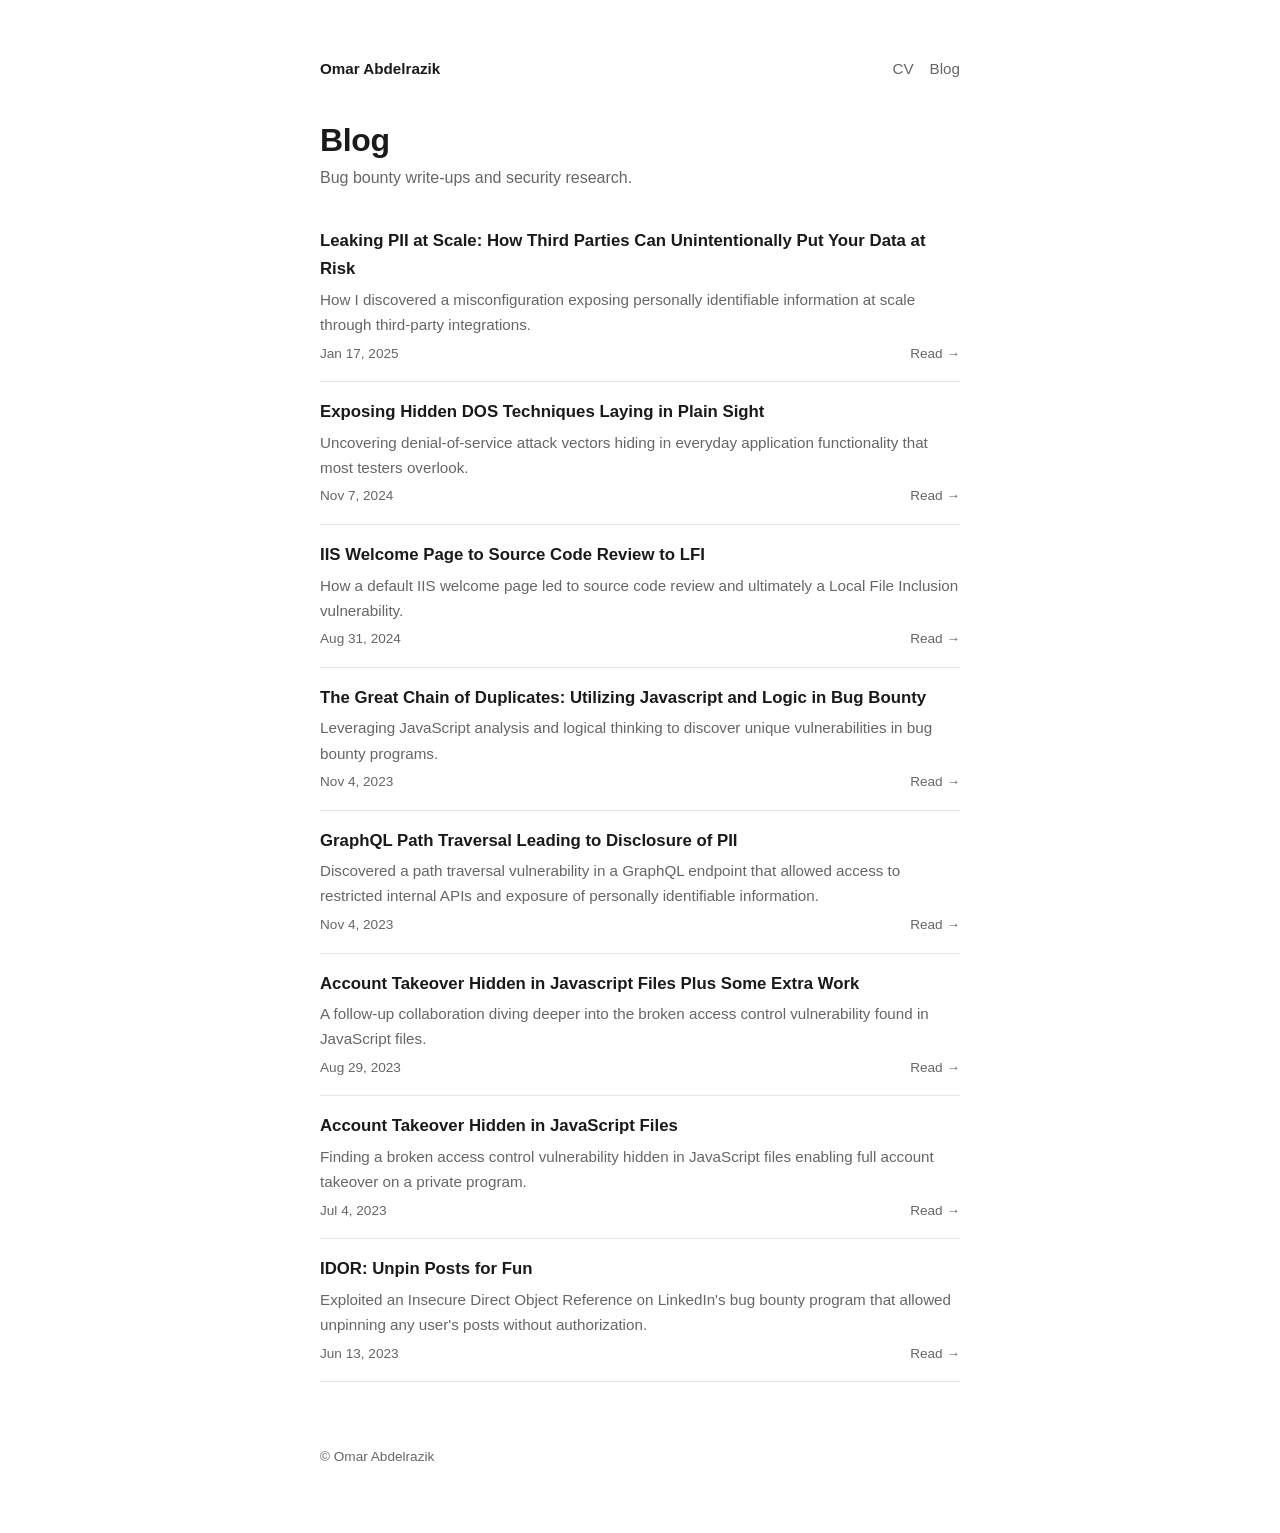
==== commit 5c9e2fdc: "Simplify site into a single-page profile with a plain blog Replace the animated multi-section portfo" ====
--- a/blog/index.html
+++ b/blog/index.html
@@ -1,106 +1,27 @@
 <!DOCTYPE html>
-<html lang="en" data-theme="dark">
+<html lang="en">
 <head>
   <meta charset="UTF-8">
   <meta name="viewport" content="width=device-width, initial-scale=1.0">
-  <meta name="description" content="Blog — Omar Abdelrazik. Security research, bug bounty write-ups, and cybersecurity insights.">
   <title>Blog — Omar Abdelrazik</title>
-
-  <link rel="icon" href="../favicon.ico" type="image/x-icon">
-  <link rel="preconnect" href="https://fonts.googleapis.com">
-  <link rel="preconnect" href="https://fonts.gstatic.com" crossorigin>
-  <link href="https://fonts.googleapis.com/css2?family=Inter:wght@300;400;500;600;700&display=swap" rel="stylesheet">
-
-  <link rel="stylesheet" href="../css/style.css">
-  <link rel="stylesheet" href="../css/animations.css">
-  <link rel="stylesheet" href="../css/blog.css">
+  <meta name="description" content="Bug bounty write-ups and security research by Omar Abdelrazik.">
+  <link rel="stylesheet" href="../css/site.css">
 </head>
 <body>
+<main class="wrap">
+  <div class="topbar">
+    <a class="home" href="../">Omar Abdelrazik</a>
+    <nav><a href="../assets/Omar_Abdelrazik_CV.pdf">CV</a><a href="./">Blog</a></nav>
+  </div>
 
-  <!-- ===================== NAVIGATION ===================== -->
-  <header class="nav-header scrolled" id="nav-header">
-    <nav class="nav" aria-label="Primary navigation">
-      <a href="../" class="nav__logo" aria-label="Home">
-        <span class="nav__logo-bracket">[</span><span class="nav__logo-text">OA</span><span class="nav__logo-bracket">]</span>
-      </a>
+  <h1>Blog</h1>
+  <p class="role">Bug bounty write-ups and security research.</p>
 
-      <button class="nav__toggle" id="nav-toggle" aria-label="Toggle navigation menu" aria-expanded="false">
-        <span class="nav__toggle-bar"></span>
-        <span class="nav__toggle-bar"></span>
-        <span class="nav__toggle-bar"></span>
-      </button>
+  <div id="blog-grid"></div>
+  <p id="blog-empty" style="display:none;">No posts yet.</p>
 
-      <ul class="nav__menu" id="nav-menu" role="menubar">
-        <li role="none"><a href="../#about" class="nav__link" role="menuitem">About</a></li>
-        <li role="none"><a href="../#stats" class="nav__link" role="menuitem">Stats</a></li>
-        <li role="none"><a href="../#hall-of-fame" class="nav__link" role="menuitem">Hall of Fame</a></li>
-        <li role="none"><a href="./" class="nav__link active" role="menuitem">Blog</a></li>
-        <li role="none"><a href="../#writeups" class="nav__link" role="menuitem">Write-ups</a></li>
-        <li role="none"><a href="../#skills" class="nav__link" role="menuitem">Skills</a></li>
-        <li role="none"><a href="../#contact" class="nav__link" role="menuitem">Contact</a></li>
-      </ul>
-
-      <button class="theme-toggle" id="theme-toggle" aria-label="Toggle light/dark theme">
-        <svg class="theme-toggle__icon theme-toggle__icon--moon" xmlns="http://www.w3.org/2000/svg" width="20" height="20" viewBox="0 0 24 24" fill="none" stroke="currentColor" stroke-width="2" stroke-linecap="round" stroke-linejoin="round"><path d="M21 12.79A9 9 0 1 1 11.21 3 7 7 0 0 0 21 12.79z"/></svg>
-        <svg class="theme-toggle__icon theme-toggle__icon--sun" xmlns="http://www.w3.org/2000/svg" width="20" height="20" viewBox="0 0 24 24" fill="none" stroke="currentColor" stroke-width="2" stroke-linecap="round" stroke-linejoin="round"><circle cx="12" cy="12" r="5"/><line x1="12" y1="1" x2="12" y2="3"/><line x1="12" y1="21" x2="12" y2="23"/><line x1="4.22" y1="4.22" x2="5.64" y2="5.64"/><line x1="18.36" y1="18.36" x2="19.78" y2="19.78"/><line x1="1" y1="12" x2="3" y2="12"/><line x1="21" y1="12" x2="23" y2="12"/><line x1="4.22" y1="19.78" x2="5.64" y2="18.36"/><line x1="18.36" y1="5.64" x2="19.78" y2="4.22"/></svg>
-      </button>
-    </nav>
-  </header>
-
-  <!-- ===================== BLOG LISTING ===================== -->
-  <main class="blog-page">
-    <div class="container">
-      <div class="blog-page__header">
-        <h1 class="blog-page__title">Blog</h1>
-        <p class="blog-page__subtitle">Security research, bug bounty write-ups, and cybersecurity insights</p>
-      </div>
-
-      <!-- Filters -->
-      <div class="blog-filters" id="blog-filters">
-        <button class="blog-filter blog-filter--active" data-filter="all">All</button>
-        <button class="blog-filter" data-filter="Bug Bounty">Bug Bounty</button>
-        <button class="blog-filter" data-filter="Write-up">Write-ups</button>
-      </div>
-
-      <!-- Posts Grid -->
-      <div class="blog-grid" id="blog-grid">
-        <!-- Posts injected by JS -->
-      </div>
-
-      <div class="blog-empty" id="blog-empty" style="display:none;">
-        <p>No posts found for this category.</p>
-      </div>
-    </div>
-  </main>
-
-  <!-- ===================== FOOTER ===================== -->
-  <footer class="footer">
-    <div class="container">
-      <div class="footer__content">
-        <div class="footer__brand">
-          <a href="../" class="nav__logo" aria-label="Home">
-            <span class="nav__logo-bracket">[</span><span class="nav__logo-text">OA</span><span class="nav__logo-bracket">]</span>
-          </a>
-          <p class="footer__tagline">Security Researcher & Content Creator</p>
-        </div>
-        <div class="footer__links">
-          <a href="../#about">About</a>
-          <a href="../#stats">Stats</a>
-          <a href="../#hall-of-fame">Hall of Fame</a>
-          <a href="./">Blog</a>
-          <a href="../#writeups">Write-ups</a>
-          <a href="../#skills">Skills</a>
-          <a href="../#contact">Contact</a>
-        </div>
-        <div class="footer__bottom">
-          <p>&copy; <span id="current-year"></span> Omar Abdelrazik. All rights reserved.</p>
-          <p class="footer__built">Built with <span class="footer__heart" aria-label="passion">&lt;3</span> and too much caffeine.</p>
-        </div>
-      </div>
-    </div>
-  </footer>
-
-  <script src="../js/main.js"></script>
-  <script src="../js/blog.js"></script>
+  <footer>&copy; Omar Abdelrazik</footer>
+</main>
+<script src="../js/blog.js"></script>
 </body>
 </html>
--- a/css/site.css
+++ b/css/site.css
@@ -0,0 +1,105 @@
+/* Simple, single stylesheet for the whole site. Light/dark follows the OS. */
+:root {
+  --bg: #ffffff;
+  --text: #1a1a1a;
+  --muted: #666666;
+  --line: #e6e6e6;
+  --accent: #0a66c2;
+  --code-bg: #f5f5f5;
+  color-scheme: light dark;
+}
+@media (prefers-color-scheme: dark) {
+  :root {
+    --bg: #111213;
+    --text: #e8e8e8;
+    --muted: #9a9a9a;
+    --line: #2a2b2d;
+    --accent: #6cb4ff;
+    --code-bg: #1c1d1f;
+  }
+}
+
+* { box-sizing: border-box; }
+html { -webkit-text-size-adjust: 100%; }
+body {
+  margin: 0;
+  background: var(--bg);
+  color: var(--text);
+  font: 16px/1.65 -apple-system, BlinkMacSystemFont, "Segoe UI", Inter, Roboto, Helvetica, Arial, sans-serif;
+}
+.wrap { max-width: 680px; margin: 0 auto; padding: 3.5rem 1.25rem 4rem; }
+
+a { color: var(--accent); text-decoration: none; }
+a:hover { text-decoration: underline; }
+
+/* Top bar on inner pages */
+.topbar { display: flex; justify-content: space-between; align-items: baseline; margin-bottom: 2.5rem; font-size: .95rem; }
+.topbar .home { color: var(--text); font-weight: 600; }
+.topbar nav a { margin-left: 1rem; color: var(--muted); }
+
+/* Intro */
+h1 { font-size: 2rem; line-height: 1.2; margin: 0 0 .35rem; letter-spacing: -.01em; }
+.role { color: var(--muted); margin: 0 0 1.25rem; }
+.intro p { margin: 0 0 1rem; }
+.links { display: flex; flex-wrap: wrap; gap: .35rem 1.1rem; margin-top: 1.25rem; font-size: .95rem; }
+
+/* Sections */
+section { margin-top: 3rem; }
+section > h2 {
+  font-size: .8rem; font-weight: 600; letter-spacing: .08em; text-transform: uppercase;
+  color: var(--muted); margin: 0 0 1.1rem; padding-bottom: .5rem; border-bottom: 1px solid var(--line);
+}
+
+/* Experience */
+.job { margin-bottom: 1.6rem; }
+.job-head { display: flex; justify-content: space-between; gap: 0 1rem; flex-wrap: wrap; }
+.job-head strong { font-weight: 600; }
+.when { color: var(--muted); font-size: .9rem; white-space: nowrap; }
+.job ul, .plain { margin: .4rem 0 0; padding-left: 1.1rem; }
+.job li, .plain li { margin: .25rem 0; }
+
+/* Post lists (home + blog index) */
+.posts { list-style: none; margin: 0; padding: 0; }
+.posts li { display: flex; justify-content: space-between; gap: 1rem; padding: .45rem 0; }
+.posts .date { color: var(--muted); font-size: .9rem; white-space: nowrap; font-variant-numeric: tabular-nums; }
+.more { display: inline-block; margin-top: .75rem; font-size: .95rem; }
+
+/* Blog index (cards rendered by js/blog.js, styled as a plain list) */
+#blog-grid { display: block; }
+.blog-card { display: block; padding: 1rem 0; border-bottom: 1px solid var(--line); color: var(--text); }
+.blog-card:hover { text-decoration: none; }
+.blog-card:hover .blog-card__title { color: var(--accent); }
+.blog-card__category { display: none; }
+.blog-card__title { font-size: 1.05rem; font-weight: 600; margin: 0 0 .25rem; }
+.blog-card__excerpt { margin: 0 0 .35rem; color: var(--muted); font-size: .95rem; }
+.blog-card__meta { display: flex; justify-content: space-between; color: var(--muted); font-size: .85rem; }
+.blog-card__source { margin-left: .3rem; }
+
+/* Single post (rendered by js/blog-post.js) */
+.blog-article__category, .blog-article__loading { color: var(--muted); font-size: .9rem; }
+.blog-article__title { font-size: 1.75rem; line-height: 1.25; margin: .3rem 0 .5rem; }
+.blog-article__meta { color: var(--muted); font-size: .9rem; display: flex; gap: 1rem; }
+.blog-article__tags { margin: .6rem 0 2rem; display: flex; flex-wrap: wrap; gap: .4rem; }
+.blog-article__tag { font-size: .8rem; color: var(--muted); border: 1px solid var(--line); border-radius: 999px; padding: .05rem .6rem; }
+.blog-article__body h2 { font-size: 1.3rem; text-transform: none; letter-spacing: 0; color: var(--text); border: 0; padding: 0; margin: 2rem 0 .75rem; }
+.blog-article__body h3 { font-size: 1.1rem; margin: 1.5rem 0 .5rem; }
+.blog-article__body img { max-width: 100%; height: auto; border: 1px solid var(--line); border-radius: 6px; margin: .5rem 0; }
+.blog-article__body code { font-family: ui-monospace, SFMono-Regular, Menlo, Consolas, monospace; font-size: .88em; background: var(--code-bg); padding: .1em .35em; border-radius: 4px; }
+.blog-article__body pre { background: var(--code-bg); padding: 1rem; border-radius: 6px; overflow-x: auto; }
+.blog-article__body pre code { background: none; padding: 0; }
+.blog-article__body blockquote { margin: 1rem 0; padding-left: 1rem; border-left: 3px solid var(--line); color: var(--muted); }
+.blog-post-nav { display: none; grid-template-columns: 1fr 1fr; gap: 1rem; margin-top: 3rem; padding-top: 1.25rem; border-top: 1px solid var(--line); }
+.blog-post-nav__link { display: flex; flex-direction: column; font-size: .95rem; }
+.blog-post-nav__next { text-align: right; }
+.blog-post-nav__label { color: var(--muted); font-size: .85rem; }
+
+footer { margin-top: 4rem; color: var(--muted); font-size: .85rem; }
+
+@media (max-width: 520px) {
+  .wrap { padding-top: 2.25rem; }
+  h1 { font-size: 1.7rem; }
+  .posts li { flex-direction: column; gap: 0; }
+}
+
+/* Posts repeat their title as the first heading in the markdown; the page header already shows it */
+.blog-article__body > h1:first-child { display: none; }
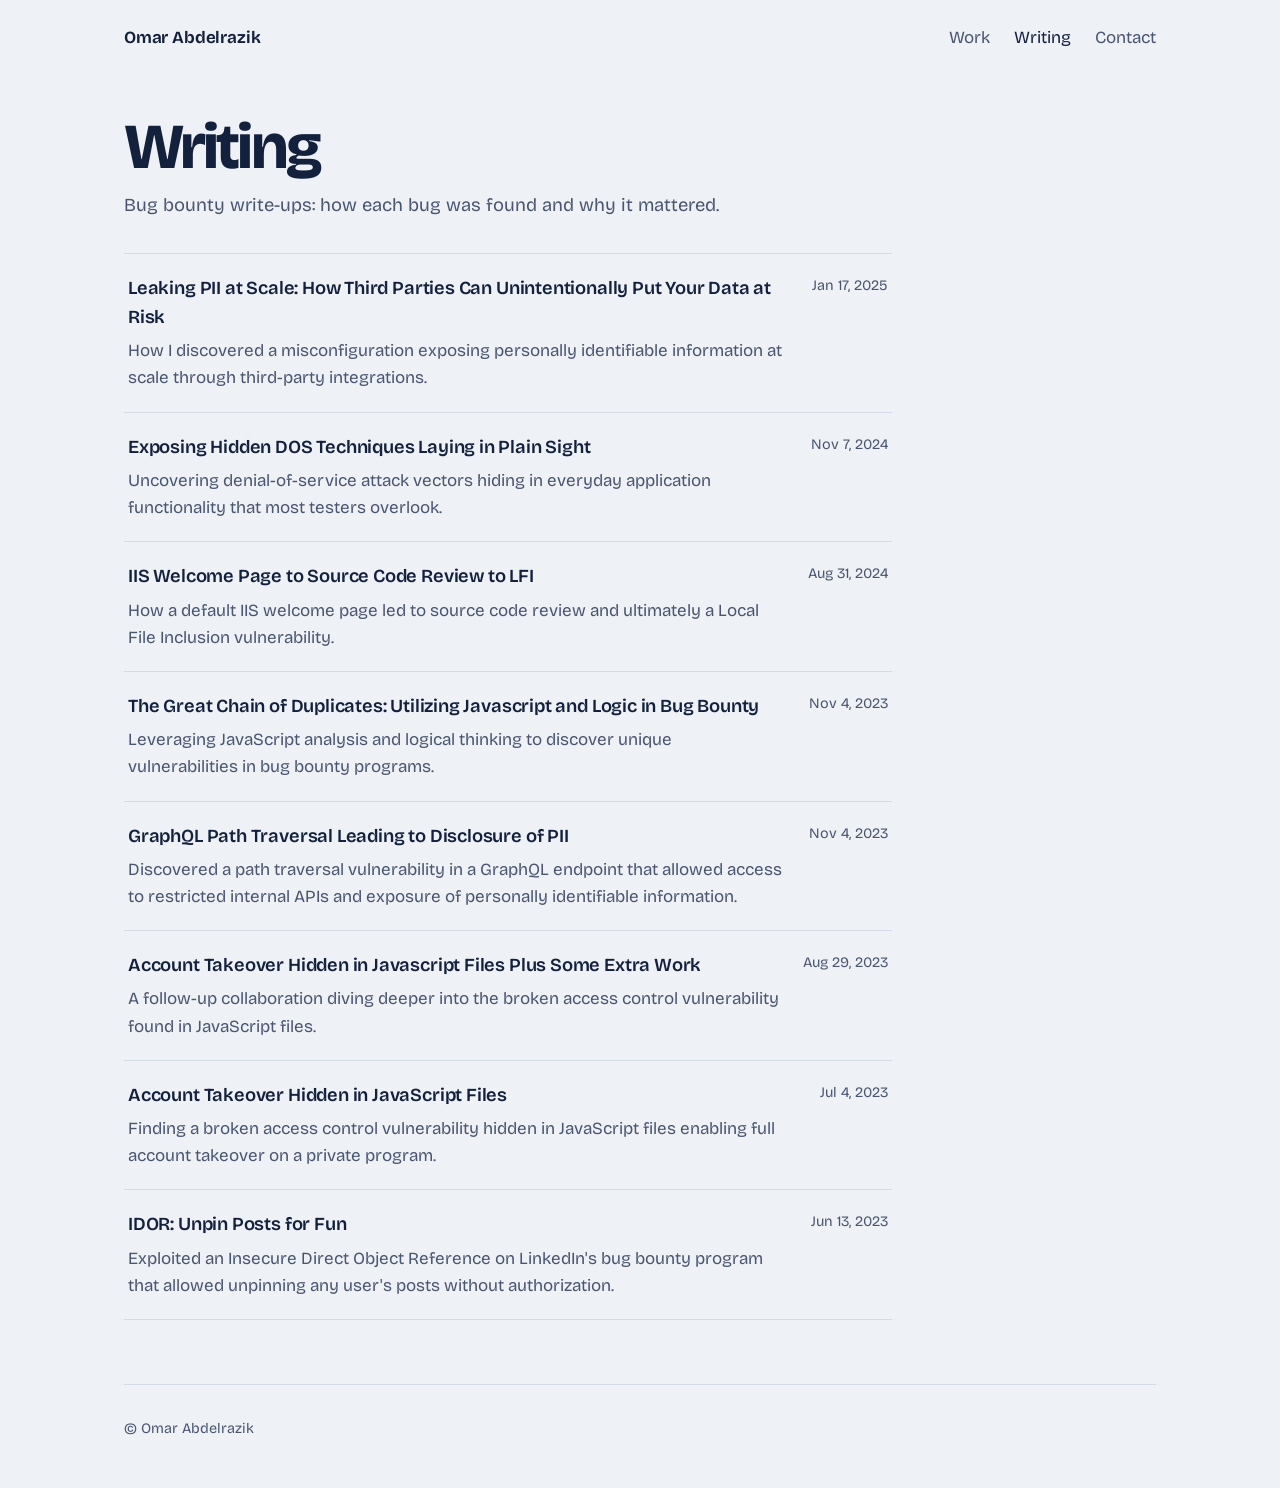
==== commit fb492abf: "Redesign site around an HTTP request/response hero Timeline for work history, severity-coded write-u" ====
--- a/blog/index.html
+++ b/blog/index.html
@@ -5,23 +5,31 @@
   <meta name="viewport" content="width=device-width, initial-scale=1.0">
   <title>Blog — Omar Abdelrazik</title>
   <meta name="description" content="Bug bounty write-ups and security research by Omar Abdelrazik.">
+  <link rel="preconnect" href="https://fonts.googleapis.com">
+  <link rel="preconnect" href="https://fonts.gstatic.com" crossorigin>
+  <link rel="stylesheet" href="https://fonts.googleapis.com/css2?family=Bricolage+Grotesque:opsz,wght@12..96,400..800&family=IBM+Plex+Mono:wght@400;500&display=swap">
   <link rel="stylesheet" href="../css/site.css">
 </head>
 <body>
-<main class="wrap">
-  <div class="topbar">
+<div class="wrap">
+  <header class="topbar">
     <a class="home" href="../">Omar Abdelrazik</a>
-    <nav><a href="../assets/Omar_Abdelrazik_CV.pdf">CV</a><a href="./">Blog</a></nav>
-  </div>
-
-  <h1>Blog</h1>
-  <p class="role">Bug bounty write-ups and security research.</p>
-
-  <div id="blog-grid"></div>
-  <p id="blog-empty" style="display:none;">No posts yet.</p>
-
+    <nav aria-label="Site">
+      <a href="../#work">Work</a>
+      <a href="./" aria-current="page">Writing</a>
+      <a href="../#contact">Contact</a>
+    </nav>
+  </header>
+  <main>
+    <div class="page-head">
+      <h1>Writing</h1>
+      <p>Bug bounty write-ups: how each bug was found and why it mattered.</p>
+    </div>
+    <div id="blog-grid"></div>
+    <p id="blog-empty" style="display:none;">No posts yet.</p>
+  </main>
   <footer>&copy; Omar Abdelrazik</footer>
-</main>
+</div>
 <script src="../js/blog.js"></script>
 </body>
 </html>
--- a/css/site.css
+++ b/css/site.css
@@ -1,105 +1,216 @@
-/* Simple, single stylesheet for the whole site. Light/dark follows the OS. */
+/* ==========================================================
+   parsiannight.github.io
+   Concept: the hero is an HTTP exchange (GET /whoami -> 200 OK).
+   Colour carries meaning: cobalt = links/actions, red/orange/amber = severity.
+   ========================================================== */
+
 :root {
-  --bg: #ffffff;
-  --text: #1a1a1a;
-  --muted: #666666;
-  --line: #e6e6e6;
-  --accent: #0a66c2;
-  --code-bg: #f5f5f5;
+  --paper: #eef1f5;
+  --surface: #ffffff;
+  --ink: #14213d;
+  --ink-soft: #4a5670;
+  --rule: #d5dbe5;
+  --cobalt: #2f5bea;
+  --sev-critical: #b42318;
+  --sev-high: #c4520a;
+  --sev-medium: #9a7408;
+  --panel: #14213d;
+  --panel-ink: #dbe3f3;
+  --panel-dim: #8593b5;
+  --panel-key: #8fb0ff;
+  --panel-str: #f2c879;
+  --panel-ok: #6fd3a4;
+  --display: "Bricolage Grotesque", "Segoe UI", system-ui, sans-serif;
+  --mono: "IBM Plex Mono", ui-monospace, SFMono-Regular, Menlo, Consolas, monospace;
   color-scheme: light dark;
 }
 @media (prefers-color-scheme: dark) {
   :root {
-    --bg: #111213;
-    --text: #e8e8e8;
-    --muted: #9a9a9a;
-    --line: #2a2b2d;
-    --accent: #6cb4ff;
-    --code-bg: #1c1d1f;
+    --paper: #0f1a30;
+    --surface: #16233f;
+    --ink: #e6ebf5;
+    --ink-soft: #9aa7c2;
+    --rule: #26355a;
+    --cobalt: #8fb0ff;
+    --sev-critical: #ff8a80;
+    --sev-high: #ffa86b;
+    --sev-medium: #f2c879;
+    --panel: #0a1324;
   }
 }
 
 * { box-sizing: border-box; }
-html { -webkit-text-size-adjust: 100%; }
+html { -webkit-text-size-adjust: 100%; scroll-behavior: smooth; }
 body {
   margin: 0;
-  background: var(--bg);
-  color: var(--text);
-  font: 16px/1.65 -apple-system, BlinkMacSystemFont, "Segoe UI", Inter, Roboto, Helvetica, Arial, sans-serif;
-}
-.wrap { max-width: 680px; margin: 0 auto; padding: 3.5rem 1.25rem 4rem; }
-
-a { color: var(--accent); text-decoration: none; }
-a:hover { text-decoration: underline; }
-
-/* Top bar on inner pages */
-.topbar { display: flex; justify-content: space-between; align-items: baseline; margin-bottom: 2.5rem; font-size: .95rem; }
-.topbar .home { color: var(--text); font-weight: 600; }
-.topbar nav a { margin-left: 1rem; color: var(--muted); }
-
-/* Intro */
-h1 { font-size: 2rem; line-height: 1.2; margin: 0 0 .35rem; letter-spacing: -.01em; }
-.role { color: var(--muted); margin: 0 0 1.25rem; }
-.intro p { margin: 0 0 1rem; }
-.links { display: flex; flex-wrap: wrap; gap: .35rem 1.1rem; margin-top: 1.25rem; font-size: .95rem; }
-
-/* Sections */
-section { margin-top: 3rem; }
-section > h2 {
-  font-size: .8rem; font-weight: 600; letter-spacing: .08em; text-transform: uppercase;
-  color: var(--muted); margin: 0 0 1.1rem; padding-bottom: .5rem; border-bottom: 1px solid var(--line);
-}
-
-/* Experience */
-.job { margin-bottom: 1.6rem; }
-.job-head { display: flex; justify-content: space-between; gap: 0 1rem; flex-wrap: wrap; }
-.job-head strong { font-weight: 600; }
-.when { color: var(--muted); font-size: .9rem; white-space: nowrap; }
-.job ul, .plain { margin: .4rem 0 0; padding-left: 1.1rem; }
-.job li, .plain li { margin: .25rem 0; }
-
-/* Post lists (home + blog index) */
-.posts { list-style: none; margin: 0; padding: 0; }
-.posts li { display: flex; justify-content: space-between; gap: 1rem; padding: .45rem 0; }
-.posts .date { color: var(--muted); font-size: .9rem; white-space: nowrap; font-variant-numeric: tabular-nums; }
-.more { display: inline-block; margin-top: .75rem; font-size: .95rem; }
-
-/* Blog index (cards rendered by js/blog.js, styled as a plain list) */
-#blog-grid { display: block; }
-.blog-card { display: block; padding: 1rem 0; border-bottom: 1px solid var(--line); color: var(--text); }
-.blog-card:hover { text-decoration: none; }
-.blog-card:hover .blog-card__title { color: var(--accent); }
+  background: var(--paper);
+  color: var(--ink);
+  font: 400 1.0625rem/1.6 var(--display);
+  font-optical-sizing: auto;
+}
+a { color: var(--cobalt); text-decoration: underline; text-decoration-thickness: 1px; text-underline-offset: .2em; }
+a:hover { text-decoration-thickness: 2px; }
+:focus-visible { outline: 2px solid var(--cobalt); outline-offset: 3px; border-radius: 2px; }
+
+.wrap { max-width: 1080px; margin: 0 auto; padding: 0 1.5rem; }
+
+/* ---------- Top bar ---------- */
+.topbar { display: flex; justify-content: space-between; align-items: center; padding: 1.5rem 0; }
+.topbar .home { color: var(--ink); font-weight: 650; text-decoration: none; letter-spacing: -.01em; }
+.topbar nav { display: flex; gap: 1.5rem; }
+.topbar nav a { color: var(--ink-soft); text-decoration: none; }
+.topbar nav a:hover, .topbar nav a[aria-current] { color: var(--ink); }
+
+/* ---------- Hero ---------- */
+.hero {
+  display: grid; grid-template-columns: 1fr 1.05fr; gap: 3.5rem; align-items: center;
+  padding: 3rem 0 5rem;
+}
+.hero h1 {
+  font-size: clamp(3rem, 7.2vw, 5.75rem); font-weight: 750; line-height: .92;
+  letter-spacing: -.045em; margin: 0 0 1.5rem;
+}
+.hero .lede { font-size: 1.25rem; line-height: 1.5; color: var(--ink-soft); margin: 0 0 2rem; max-width: 28rem; }
+.actions { display: flex; flex-wrap: wrap; gap: .75rem 1.5rem; align-items: center; }
+.btn {
+  display: inline-block; background: var(--ink); color: var(--paper); text-decoration: none;
+  font-weight: 600; padding: .8rem 1.35rem; border-radius: 999px;
+}
+.btn:hover { background: var(--cobalt); color: #fff; }
+.actions .quiet { color: var(--ink); font-weight: 500; }
+
+/* The HTTP exchange */
+.exchange {
+  background: var(--panel); color: var(--panel-ink); border-radius: 14px;
+  font: 400 .875rem/1.65 var(--mono); overflow: hidden;
+  box-shadow: 0 30px 60px -30px rgba(20,33,61,.55);
+}
+.exchange__bar { display: flex; border-bottom: 1px solid rgba(255,255,255,.08); font-size: .8rem; }
+.exchange__bar span { padding: .65rem 1.1rem; color: var(--panel-dim); }
+.exchange__bar span:first-child { color: var(--panel-ink); box-shadow: inset 0 -2px 0 var(--panel-key); }
+.exchange pre { margin: 0; padding: 1.1rem 1.25rem; white-space: pre-wrap; word-break: break-word; font: inherit; }
+.exchange .req { border-bottom: 1px dashed rgba(255,255,255,.12); }
+.exchange .m { color: var(--panel-key); font-weight: 500; }
+.exchange .d { color: var(--panel-dim); }
+.exchange .ok { color: var(--panel-ok); font-weight: 500; }
+.exchange .k { color: var(--panel-key); }
+.exchange .s { color: var(--panel-str); }
+.exchange .status { display: block; }
+
+/* One orchestrated load: request appears, then the status, then the body unrolls */
+@media (prefers-reduced-motion: no-preference) {
+  .exchange .req { animation: show .5s ease-out .15s both; }
+  .exchange .status { animation: show .4s ease-out .9s both; }
+  .exchange .body { display: block; animation: reveal 1s steps(16, end) 1.25s both; }
+  @keyframes show { from { opacity: 0; transform: translateY(4px); } to { opacity: 1; transform: none; } }
+  @keyframes reveal { from { clip-path: inset(0 0 100% 0); } to { clip-path: inset(0 0 0 0); } }
+}
+
+/* ---------- Sections ---------- */
+.block { display: grid; grid-template-columns: 13rem 1fr; gap: 2.5rem; padding: 3.5rem 0; border-top: 1px solid var(--rule); }
+.block > h2 { font-size: 1.5rem; font-weight: 650; letter-spacing: -.02em; line-height: 1.2; margin: 0; }
+
+/* Experience timeline */
+.timeline { list-style: none; margin: 0; padding: 0; position: relative; max-width: 44rem; }
+.timeline::before { content: ""; position: absolute; left: 5px; top: .55rem; bottom: .5rem; width: 2px; background: var(--rule); }
+.role { position: relative; padding-left: 2rem; margin-bottom: 2.5rem; }
+.role:last-child { margin-bottom: 0; }
+.role::before {
+  content: ""; position: absolute; left: 0; top: .45rem; width: 12px; height: 12px; border-radius: 50%;
+  background: var(--paper); border: 2px solid var(--ink-soft);
+}
+.role.current::before { background: var(--cobalt); border-color: var(--cobalt); box-shadow: 0 0 0 4px color-mix(in srgb, var(--cobalt) 22%, transparent); }
+.role__when { color: var(--ink-soft); font-size: .9rem; font-variant-numeric: tabular-nums; }
+.role h3 { font-size: 1.2rem; font-weight: 650; margin: .1rem 0; letter-spacing: -.01em; }
+.role__team { color: var(--ink-soft); margin: 0 0 .6rem; }
+.role ul { margin: 0; padding-left: 1.1rem; }
+.role li { margin: .3rem 0; }
+.role li::marker { color: var(--ink-soft); }
+
+/* Recognition */
+.facts { display: grid; grid-template-columns: repeat(2, 1fr); gap: 1.75rem 2.5rem; margin: 0; max-width: 44rem; }
+.facts div { border-left: 2px solid var(--rule); padding-left: 1rem; }
+.facts dt { font-size: 1.7rem; font-weight: 700; letter-spacing: -.03em; line-height: 1.1; }
+.facts dd { margin: .25rem 0 0; color: var(--ink-soft); }
+.companies { color: var(--ink-soft); margin: 2rem 0 0; max-width: 44rem; }
+.companies strong { color: var(--ink); font-weight: 600; }
+
+/* Writing */
+.posts { list-style: none; margin: 0; padding: 0; max-width: 44rem; }
+.posts li { border-bottom: 1px solid var(--rule); }
+.posts li:first-child { border-top: 1px solid var(--rule); }
+.posts a {
+  display: grid; grid-template-columns: 5.5rem 1fr auto; gap: 1rem; align-items: baseline;
+  padding: 1rem .25rem; color: var(--ink); text-decoration: none;
+}
+.posts a:hover .t { color: var(--cobalt); }
+.sev { font-size: .85rem; font-weight: 600; white-space: nowrap; }
+.sev::before { content: ""; display: inline-block; width: .55em; height: .55em; border-radius: 50%; background: currentColor; margin-right: .45em; vertical-align: .05em; }
+.sev--critical { color: var(--sev-critical); }
+.sev--high { color: var(--sev-high); }
+.sev--medium { color: var(--sev-medium); }
+.posts .t { font-weight: 550; }
+.posts .date { color: var(--ink-soft); font-size: .9rem; white-space: nowrap; font-variant-numeric: tabular-nums; }
+.all { display: inline-block; margin-top: 1.25rem; font-weight: 550; }
+
+/* Contact */
+.contact-line { font-size: clamp(1.15rem, 3.4vw, 2.3rem); font-weight: 650; letter-spacing: -.03em; line-height: 1.15; margin: 0 0 1.25rem; overflow-wrap: anywhere; }
+.contact-line a { text-decoration-thickness: 2px; }
+.elsewhere { display: flex; flex-wrap: wrap; gap: .5rem 1.5rem; margin: 0; padding: 0; list-style: none; }
+
+footer { border-top: 1px solid var(--rule); padding: 2rem 0 3rem; color: var(--ink-soft); font-size: .9rem; }
+
+/* ---------- Blog index (cards rendered by js/blog.js) ---------- */
+.page-head { padding: 2.5rem 0 2rem; }
+.page-head h1 { font-size: clamp(2.5rem, 6vw, 4rem); font-weight: 750; letter-spacing: -.045em; line-height: 1; margin: 0 0 .75rem; }
+.page-head p { color: var(--ink-soft); margin: 0; font-size: 1.15rem; }
+#blog-grid { border-top: 1px solid var(--rule); margin-bottom: 4rem; max-width: 48rem; }
+.blog-card {
+  display: grid; grid-template-columns: 1fr auto; column-gap: 1.5rem;
+  border-bottom: 1px solid var(--rule); padding: 1.25rem .25rem; color: var(--ink); text-decoration: none;
+}
+.blog-card:hover .blog-card__title { color: var(--cobalt); }
 .blog-card__category { display: none; }
-.blog-card__title { font-size: 1.05rem; font-weight: 600; margin: 0 0 .25rem; }
-.blog-card__excerpt { margin: 0 0 .35rem; color: var(--muted); font-size: .95rem; }
-.blog-card__meta { display: flex; justify-content: space-between; color: var(--muted); font-size: .85rem; }
-.blog-card__source { margin-left: .3rem; }
-
-/* Single post (rendered by js/blog-post.js) */
-.blog-article__category, .blog-article__loading { color: var(--muted); font-size: .9rem; }
-.blog-article__title { font-size: 1.75rem; line-height: 1.25; margin: .3rem 0 .5rem; }
-.blog-article__meta { color: var(--muted); font-size: .9rem; display: flex; gap: 1rem; }
-.blog-article__tags { margin: .6rem 0 2rem; display: flex; flex-wrap: wrap; gap: .4rem; }
-.blog-article__tag { font-size: .8rem; color: var(--muted); border: 1px solid var(--line); border-radius: 999px; padding: .05rem .6rem; }
-.blog-article__body h2 { font-size: 1.3rem; text-transform: none; letter-spacing: 0; color: var(--text); border: 0; padding: 0; margin: 2rem 0 .75rem; }
-.blog-article__body h3 { font-size: 1.1rem; margin: 1.5rem 0 .5rem; }
-.blog-article__body img { max-width: 100%; height: auto; border: 1px solid var(--line); border-radius: 6px; margin: .5rem 0; }
-.blog-article__body code { font-family: ui-monospace, SFMono-Regular, Menlo, Consolas, monospace; font-size: .88em; background: var(--code-bg); padding: .1em .35em; border-radius: 4px; }
-.blog-article__body pre { background: var(--code-bg); padding: 1rem; border-radius: 6px; overflow-x: auto; }
-.blog-article__body pre code { background: none; padding: 0; }
-.blog-article__body blockquote { margin: 1rem 0; padding-left: 1rem; border-left: 3px solid var(--line); color: var(--muted); }
-.blog-post-nav { display: none; grid-template-columns: 1fr 1fr; gap: 1rem; margin-top: 3rem; padding-top: 1.25rem; border-top: 1px solid var(--line); }
-.blog-post-nav__link { display: flex; flex-direction: column; font-size: .95rem; }
+.blog-card__title { font-size: 1.15rem; font-weight: 600; margin: 0 0 .3rem; letter-spacing: -.01em; grid-column: 1; }
+.blog-card__excerpt { color: var(--ink-soft); margin: 0; grid-column: 1; }
+.blog-card__meta { grid-column: 2; grid-row: 1; color: var(--ink-soft); font-size: .9rem; white-space: nowrap; }
+.blog-card__link-hint { display: none; }
+
+/* ---------- Single post (rendered by js/blog-post.js) ---------- */
+.post { max-width: 44rem; padding: 2rem 0 4rem; }
+.blog-article__category, .blog-article__loading { color: var(--ink-soft); }
+.blog-article__title { font-size: clamp(2rem, 4.5vw, 3rem); font-weight: 750; letter-spacing: -.035em; line-height: 1.05; margin: .4rem 0 .75rem; }
+.blog-article__meta { color: var(--ink-soft); display: flex; gap: 1.25rem; font-size: .95rem; }
+.blog-article__tags { margin: 1rem 0 2.5rem; display: flex; flex-wrap: wrap; gap: .4rem; }
+.blog-article__tag { font-size: .85rem; color: var(--ink-soft); border: 1px solid var(--rule); border-radius: 999px; padding: .1rem .7rem; }
+.blog-article__body { font-size: 1.1rem; line-height: 1.7; }
+.blog-article__body > h1:first-child { display: none; }
+.blog-article__body h2 { font-size: 1.5rem; letter-spacing: -.02em; margin: 2.5rem 0 .75rem; }
+.blog-article__body h3 { font-size: 1.2rem; margin: 2rem 0 .5rem; }
+.blog-article__body img { max-width: 100%; height: auto; border-radius: 8px; border: 1px solid var(--rule); margin: .75rem 0; }
+.blog-article__body code { font-family: var(--mono); font-size: .85em; background: var(--surface); border: 1px solid var(--rule); padding: .05em .35em; border-radius: 4px; }
+.blog-article__body pre { background: var(--panel); color: var(--panel-ink); padding: 1.1rem 1.25rem; border-radius: 10px; overflow-x: auto; }
+.blog-article__body pre code { background: none; border: 0; padding: 0; color: inherit; }
+.blog-article__body blockquote { margin: 1.5rem 0; padding-left: 1.1rem; border-left: 3px solid var(--cobalt); color: var(--ink-soft); }
+.blog-post-nav { display: none; grid-template-columns: 1fr 1fr; gap: 1.5rem; margin-top: 3.5rem; padding-top: 1.5rem; border-top: 1px solid var(--rule); }
+.blog-post-nav__link { display: flex; flex-direction: column; text-decoration: none; color: var(--ink); font-weight: 550; }
+.blog-post-nav__link:hover { color: var(--cobalt); }
 .blog-post-nav__next { text-align: right; }
-.blog-post-nav__label { color: var(--muted); font-size: .85rem; }
-
-footer { margin-top: 4rem; color: var(--muted); font-size: .85rem; }
-
-@media (max-width: 520px) {
-  .wrap { padding-top: 2.25rem; }
-  h1 { font-size: 1.7rem; }
-  .posts li { flex-direction: column; gap: 0; }
-}
-
-/* Posts repeat their title as the first heading in the markdown; the page header already shows it */
-.blog-article__body > h1:first-child { display: none; }
+.blog-post-nav__label { color: var(--ink-soft); font-size: .9rem; font-weight: 400; }
+
+/* ---------- Responsive ---------- */
+@media (max-width: 880px) {
+  .hero { grid-template-columns: 1fr; gap: 2.5rem; padding: 1.5rem 0 3.5rem; }
+  .block { grid-template-columns: 1fr; gap: 1.5rem; padding: 2.75rem 0; }
+}
+@media (max-width: 560px) {
+  .wrap { padding: 0 1.1rem; }
+  .exchange { font-size: .78rem; }
+  .topbar nav { gap: 1rem; }
+  .hero h1 { font-size: 3.1rem; }
+  .facts { grid-template-columns: 1fr; }
+  .posts a { grid-template-columns: 1fr auto; row-gap: .15rem; }
+  .posts .sev { grid-column: 1 / -1; }
+  .blog-card { grid-template-columns: 1fr; }
+  .blog-card__meta { grid-column: 1; grid-row: auto; margin-top: .35rem; }
+}
